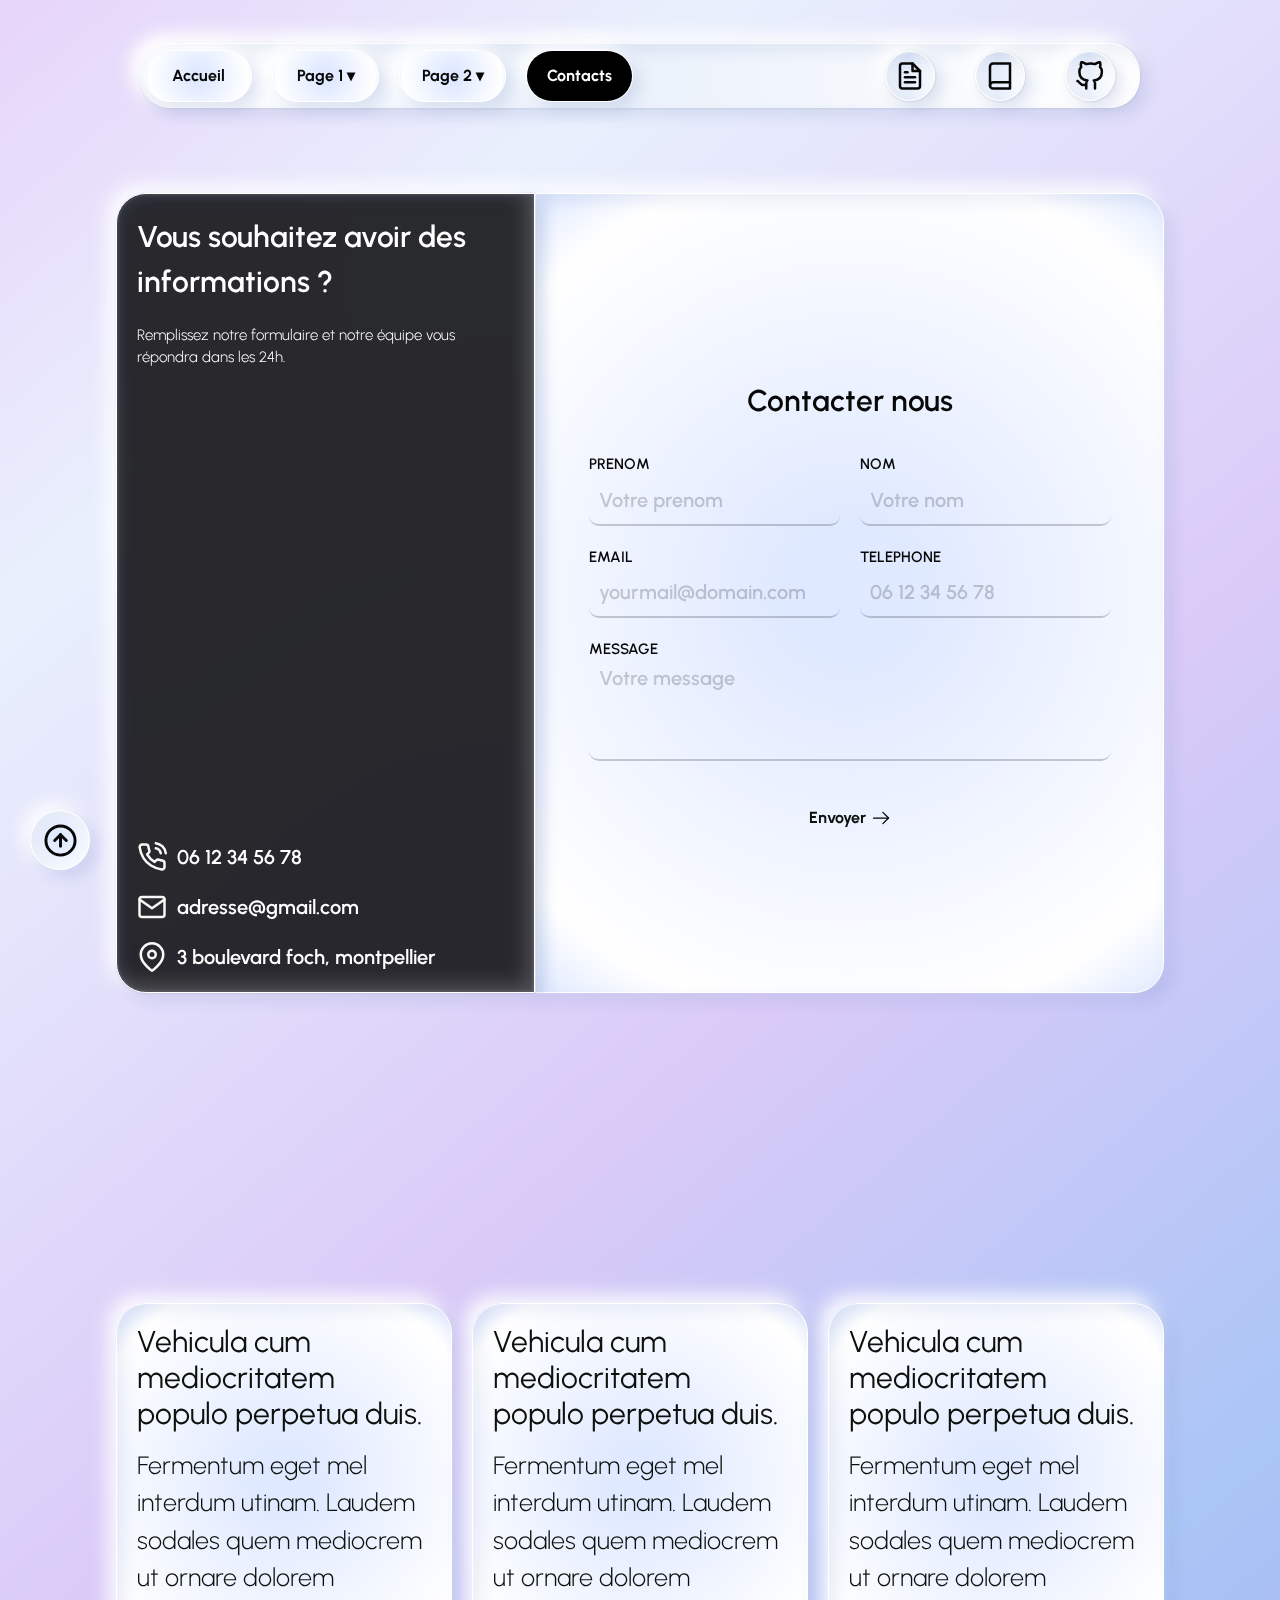
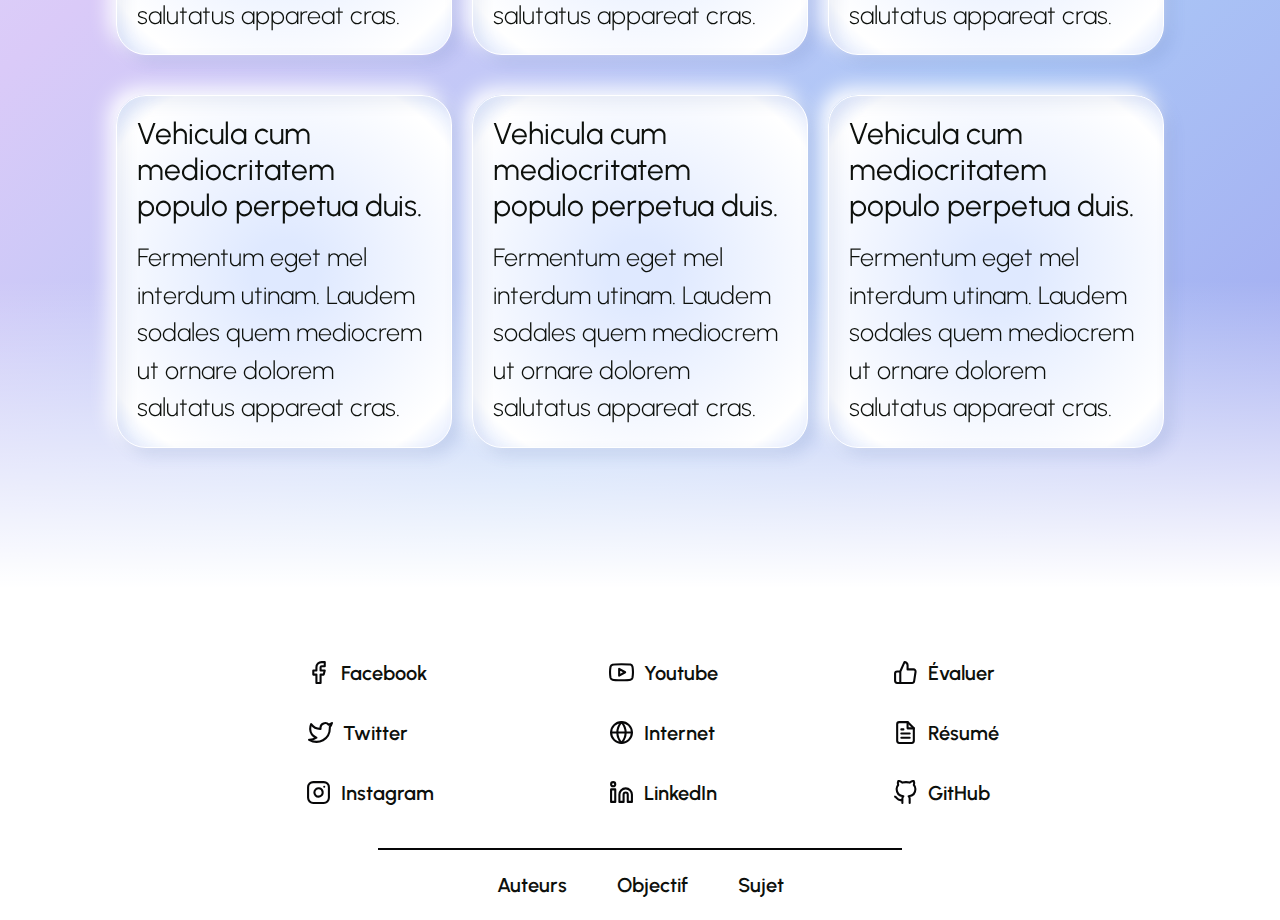
==== contacts.html @ 5752fac2 "Commit 6 contacts.css + reponsive" ====
<!DOCTYPE html>
<html lang="fr" id="debut">
<head>
    <meta charset="UTF-8">
    <link href="assets/css/styles.css" rel="stylesheet" type="text/css">
    <link href="assets/css/contacts.css" rel="stylesheet" type="text/css">
    <link rel="icon" href="assets/images/book.svg">
    <meta name="viewport" content="width=device-width, initial-scale=1">
    <title>Contacts</title>
</head>
<body>
<header>
    <div id="navigation-bar">
        <div class="navigation">
            <nav>
                <div><a href="index.html">Accueil</a></div>
                <div class="dropdown">
                    <a class="dropbtn" href="page-1.html">Page 1 ▾</a>
                    <div class="dropdown-content">
                        <div><a href="#">Sub-Page</a></div>
                        <div><a href="#">Sub-Page</a></div>
                        <div><a href="#">Sub-Page</a></div>
                    </div>
                </div>
                <div class="dropdown">
                    <a class="dropbtn" href="page-2.html">Page 2 ▾</a>
                    <div class="dropdown-content">
                        <div><a href="#">Sub-Page</a></div>
                        <div><a href="#">Sub-Page</a></div>
                        <div><a href="#">Sub-Page</a></div>
                    </div>
                </div>
                <div><a class="selected" href="contacts.html">Contacts</a></div>
            </nav>
        </div>
        <div class="logo-bar media">
            <div>
                <a href="https://docs.google.com/document/d/1MMN_pLDL4u71cL7e0s4zrEpnY0S7zIq-OVhGMHRMP2M/edit?usp=sharing"><img
                        class="logo" src="assets/images/file-text.svg" alt="logo"></a></div>
            <div><a href="https://www.larousse.fr/dictionnaires/francais/d%C3%A9mocratie/23429"><img class="logo"
                                                                                                     src="assets/images/book.svg"
                                                                                                     alt="logo"></a>
            </div>
            <div><a href="https://github.com/Daniil-Hirchyts/SAE-1.6"><img class="logo" src="assets/images/github.svg"
                                                                           alt="logo"></a></div>
        </div>

        <div class="pageTitle"><a href="contacts.html">Contacts</a></div>
        <div class="hamburger-menu">
            <input id="menu__toggle" type="checkbox">
            <label class="menu__btn" for="menu__toggle">
                <span></span>
            </label>
            <ul class="menu__box">
                <li><a class="menu__item" href="index.html">Accueil</a></li>
                <li><a class="menu__item" href="page-1.html">Page 1</a></li>
                <li><a class="menu__item" href="page-2.html">Page 2</a></li>
                <li><a class="menu__item selectedH" href="contacts.html">Contacts</a></li>
            </ul>
       </div>
    </div>
</header>
<main>
    <section class="form-box">
        <article class="container">
            <div class="blurBox">
                <div class="text">
                    <p>Vous souhaitez avoir des informations ?</p>
                    <p>Remplissez notre formulaire et notre équipe vous répondra dans les 24h. </p>
                </div>
                <div class="adresseIndicator">
                    <p><img class="logo" src="assets/images/phone-call.svg">06 12 34 56 78</p>
                    <p><img class="logo" src="assets/images/mail.svg">adresse@gmail.com</p>
                    <p><img class="logo" src="assets/images/map-pin.svg">3 boulevard foch, montpellier</p>
                </div>
            </div>
            <div class="form">
                <p>Contacter nous</p>
                <form action="" method="get">
                    <div class="haut">
                        <div>
                            <p>PRENOM</p>
                            <label for="prenom"></label>
                            <input type="text" id="prenom" name="prenom" placeholder="Votre prenom" required>
                        </div>
                        <div>
                            <p>NOM</p>
                            <label for="nom"></label>
                            <input type="text" id="nom" name="nom" placeholder="Votre nom" tabindex="1" required>
                        </div>
                    </div>
                    <div class="mid">
                        <div>
                            <p>EMAIL</p>
                            <label for="email"></label>
                            <input type="email" id="email" name="email" tabindex="2" placeholder="yourmail@domain.com"
                                   required>
                        </div>
                        <div>
                            <p>TELEPHONE</p>
                            <label for="tel"></label>
                            <input type="tel" id="tel" name="tel" placeholder="06 12 34 56 78"
                                   pattern="0[1-9]{1}[0-9]{2}[0-9]{2}[0-9]{2}[0-9]{2}" required>
                        </div>
                    </div>
                    <div class="bas">
                        <div>
                            <p>MESSAGE</p>
                            <label for="message"></label>
                            <textarea id="message" name="message" placeholder="Votre message" tabindex="4"
                                      required></textarea>
                        </div>
                        <div id="submit">
                            <button name="submit" type="submit" id="contact-submit" data-submit="...Sending">Envoyer<img
                                    id="arrow_submit" src="assets/images/arrow_submit.svg"></button>
                        </div>
                    </div>
                </form>
            </div>
        </article>
    </section>
    <section id="boxes-t2" class="boxes">
        <article class="container">
            <div class="boxes-section">
                <div class="box">
                    <h3>Vehicula cum mediocritatem populo perpetua duis.</h3>
                    <p>Fermentum eget mel interdum utinam. Laudem sodales quem mediocrem ut ornare dolorem salutatus appareat cras.</p>
                </div>
                <div class="box">
                    <h3>Vehicula cum mediocritatem populo perpetua duis.</h3>
                    <p>Fermentum eget mel interdum utinam. Laudem sodales quem mediocrem ut ornare dolorem salutatus appareat cras.</p>
                </div>
                <div class="box">
                    <h3>Vehicula cum mediocritatem populo perpetua duis.</h3>
                    <p>Fermentum eget mel interdum utinam. Laudem sodales quem mediocrem ut ornare dolorem salutatus appareat cras.</p>
                </div>
            </div>
            <div class="boxes-section">
                <div class="box">
                    <h3>Vehicula cum mediocritatem populo perpetua duis.</h3>
                    <p>Fermentum eget mel interdum utinam. Laudem sodales quem mediocrem ut ornare dolorem salutatus appareat cras.</p>
                </div>
                <div class="box">
                    <h3>Vehicula cum mediocritatem populo perpetua duis.</h3>
                    <p>Fermentum eget mel interdum utinam. Laudem sodales quem mediocrem ut ornare dolorem salutatus appareat cras.</p>
                </div>
                <div class="box">
                    <h3>Vehicula cum mediocritatem populo perpetua duis.</h3>
                    <p>Fermentum eget mel interdum utinam. Laudem sodales quem mediocrem ut ornare dolorem salutatus appareat cras.</p>
                </div>
            </div>
        </article>
    </section>
</main>
<footer>
    <section id="footer" class="footer">
        <div class="container">
            <a id="back-to-top" href="#debut"> <img src="assets/images/arrow.svg" alt="logo"> </a>
            <div class="top-footer-section">
                <div class="link-section">
                    <div class="link-box">
                        <a href="#debut"><img src="assets/images/facebook.svg" alt="logo">Facebook</a>
                        <a href="#debut"><img src="assets/images/twitter.svg" alt="logo">Twitter</a>
                        <a href="#debut"><img src="assets/images/instagram.svg" alt="logo">Instagram</a>
                    </div>
                    <div class="link-box">
                        <a href="#debut"><img src="assets/images/youtube.svg" alt="logo">Youtube</a>
                        <a href="#debut"><img src="assets/images/globe.svg" alt="logo">Internet</a>
                        <a href="#debut"><img src="assets/images/linkedin.svg" alt="logo">LinkedIn</a>
                    </div>
                    <div class="link-box">
                        <a href="#debut"><img src="assets/images/thumbs-up.svg" alt="logo">Évaluer</a>
                        <a href="https://docs.google.com/document/d/1MMN_pLDL4u71cL7e0s4zrEpnY0S7zIq-OVhGMHRMP2M/edit?usp=sharing"><img
                                src="assets/images/file-text.svg" alt="logo">Résumé</a>
                        <a href="https://github.com/Daniil-Hirchyts/SAE-1.6"><img src="assets/images/github.svg"
                                                                                  alt="logo">GitHub</a>
                    </div>
                </div>
            </div>
            <div class="bottom-footer-section">
                <div class="link-section">
                    <a href="https://github.com/Daniil-Hirchyts/SAE-1.6">Auteurs</a>
                    <a href="https://romainlebreton.github.io/R1.02-DeveloppementInterfacesWeb/SAE_106.html">Objectif</a>
                    <a href="https://docs.google.com/document/d/1MMN_pLDL4u71cL7e0s4zrEpnY0S7zIq-OVhGMHRMP2M/edit?usp=sharing">Sujet</a>
                </div>
            </div>
        </div>
    </section>
</footer>
</body>
</html>
---- assets/css/styles.css ----
/*TODO !------------------STYLESHEET------------------!*/

@import url('https://fonts.googleapis.com/css2?family=Bebas+Neue&family=Urbanist:ital,wght@0,100;0,200;0,300;0,400;0,500;0,600;0,700;0,800;0,900;1,100;1,200;1,300;1,400;1,500;1,600;1,700;1,800;1,900&display=swap');

* {
    /*background-color: rgba(90, 140, 199, 0.15) !important;*/
    box-sizing: border-box;
    padding: 0;
    margin: 0;
    text-decoration: none;
    color: #0D100C;
    font-size: 1rem;
    font-family: "Urbanist", serif;
    font-weight: 700;
}

html {
    scroll-behavior: smooth;
}

/*TODO !------------------HEADER------------------!*/

header {
    position: relative;
    display: flex;
    flex-direction: row;
    justify-content: center;
    align-items: center;
    width: 100%;
    height: 100px;
    top: 0;
    left: 0;
    font-size: 1rem;
    line-height: 1;
    text-align: center;
    flex: 0 0 auto;
    z-index: 5;
}

#navigation-bar {
    margin: 50px 0 0 0;
    position: fixed;
    z-index: 5;
    display: flex;
    justify-content: space-between;
    align-items: center;
    flex-direction: row;
    width: 100%;
    height: 65px;
    max-width: 1000px;
    padding: 0 5px;
    border-bottom-width: 0;
    border-color: rgba(255, 255, 255, 0.5);
    border-left-width: 0;
    border-right-width: 0;
    border-style: solid;
    border-top-width: 1px;
    backdrop-filter: blur(100px);
    border-radius: 30px;
    flex: 0 0 auto;
    will-change: transform;
    box-shadow: 7px 7px 15px rgba(55, 84, 170, .15),
    -7px -7px 20px rgba(255, 255, 255, 1),
    inset 0 0 4px rgba(255, 255, 255, .2),
    inset 7px 7px 15px rgba(55, 84, 170, 0.1),
    inset -7px -7px 20px rgba(255, 255, 255, 0.1),
    0 0 4px rgba(255, 255, 255, 0.1), 0 0 3px rgba(0, 0, 0, 0.2) !important;
    transition: box-shadow .25s ease !important;
    background: linear-gradient(90deg, rgba(255, 255, 255, 1) 0%, rgba(234, 241, 251, 1) 46%, rgba(255, 255, 255, 1) 100%);
}

.logo-bar {
    display: flex;
    justify-content: space-between;
    align-items: center;
    flex-direction: row;
    flex: 0 0 auto;
    gap: 40px;
    padding: 0 20px;
    height: 100%;
}

.logo-bar > div:hover .logo {
    filter: invert(0);
}

.logo-bar > div:hover {
    background-color: #ffffff;
    box-shadow: 3px 4px 6px 1px rgba(7, 15, 25, 0.15),
    -2px -2px 4px 2px rgba(255, 255, 255, 1) !important;
}

.logo-bar > div {
    display: flex;
    justify-content: space-between;
    align-items: center;
    flex-direction: row;
    height: 50px;
    width: 50px;
    border-radius: 50%;
    box-shadow: 7px 7px 15px rgba(55, 84, 170, .15),
    -7px -7px 20px rgba(255, 255, 255, 1),
    inset 0 0 4px rgba(255, 255, 255, .2),
    inset 7px 7px 15px rgba(55, 84, 170, 0.1),
    inset -7px -7px 20px rgba(255, 255, 255, 0.2),
    0 0 4px rgba(255, 255, 255, 0.1), 0 0 3px rgba(0, 0, 0, 0.2) !important;
    transition: box-shadow .25s ease !important;
    background: linear-gradient(90deg, rgba(255, 255, 255, 0.25) 0%, rgba(170, 198, 246, 0.25) 46%, rgba(255, 255, 255, 0.25) 100%);
    border: 1px solid rgba(255, 255, 255, 1);
}

.logo-bar > div > a {
    display: flex;
    justify-content: center;
    align-items: center;
    flex-direction: row;
    height: 100%;
    width: 100%;
}

.logo-bar > div > a > img {
    object-position: center;
}

.navigation {
    display: flex;
    justify-content: center;
    align-items: center;
    flex-direction: row;
    height: 100%;
    width: auto;
    padding: 0;
    margin: 0;
    flex: 0 0 auto;
}

nav {
    display: flex;
    flex-direction: row;
    justify-content: left;
    align-items: center;
    height: 100%;
    width: 494px;
    gap: 20px;
    position: relative;
    z-index: 5;
}

nav > div {
    display: flex;
    justify-content: space-around;
    align-items: center;
    flex-direction: column;
    padding: 0 0;
    margin: 0 0;
    flex: 0 0 auto;
    border-radius: 30px;
    box-shadow: 7px 7px 15px rgba(55, 84, 170, .15),
    -7px -7px 20px rgba(255, 255, 255, 1),
    inset 0 0 4px rgba(255, 255, 255, .2),
    inset 7px 7px 15px rgba(55, 84, 170, 0.1),
    inset -7px -7px 20px rgba(255, 255, 255, 0.1),
    0 0 4px rgba(255, 255, 255, 0.1) !important;
    transition: box-shadow .25s ease !important;
    border: 1px solid rgba(255, 255, 255, 1);
}

nav > div:hover {
    box-shadow: 3px 4px 6px 1px rgba(7, 15, 25, 0.15),
    -2px -2px 4px 2px rgba(255, 255, 255, 1),
    inset -14px -14px 20px -10px rgba(0, 0, 0, 0.1),
    inset 14px 14px 20px -10px rgba(255, 255, 255, 0.5) !important;
}

nav > div > a {
    display: flex;
    justify-content: space-around;
    align-items: center;
    flex-direction: column;
    width: 105px;
    height: 50px;
    padding: 0;
    margin: 0;
    flex: 0 0 auto;
    background: rgb(255, 255, 255);
    background: radial-gradient(circle, rgb(223, 233, 255) 13%, rgba(255, 255, 255, 1) 85%, rgb(223, 233, 255) 100%);
    border-radius: 30px;
    color: #070708;
    transition: background-color, background, 0.25s ease-out 100ms;
}

nav > div > a:hover {
    text-decoration: underline #070708;
    background: radial-gradient(circle, rgb(255, 255, 255) 13%, rgb(255, 255, 255) 100%);
}

.selected {
    color: #ffffff !important;
    background: rgb(0, 0, 0) !important;
}

.selected:hover {
    text-decoration: underline rgb(255, 255, 255) !important;
    background: #070708 !important;
    box-shadow: 3px 4px 6px 1px rgba(7, 15, 25, 0.15),
    -2px -2px 4px 2px rgba(255, 255, 255, 1),
    inset -14px -14px 20px -10px rgba(0, 0, 0, 0.1),
    inset 14px 14px 20px -10px rgba(255, 255, 255, 0.5) !important;
}

.dropdown {
    position: relative;
    display: flex;
    flex-direction: column;
}

.dropdown-content {
    overflow: visible;
    margin: 210px 0 100px 0;
    opacity: 0;
    display: flex;
    flex-direction: column;
    justify-content: center;
    align-items: center;
    position: absolute;
    min-width: 105px;
    transition: margin, opacity, .5s .1s, opacity .15s .1s;
    z-index: -1;
}

.dropdown-content a {
    background: radial-gradient(circle, rgb(223, 233, 255) 13%, rgba(255, 255, 255, 1) 85%, rgb(223, 233, 255) 100%);
    margin-top: 15px;
    padding: 12px 10px;
    display: flex;
    border-radius: 30px;
    box-shadow: 7px 7px 10px rgba(55, 84, 170, .15),
    -5px -5px 10px rgba(255, 255, 255, 1),
    inset 0 0 4px rgba(255, 255, 255, .2),
    inset 7px 7px 5px rgba(55, 84, 170, 0),
    inset -3px -3px 10px rgba(255, 255, 255, 0),
    0 0 4px rgba(255, 255, 255, 0) !important;
    transition: box-shadow .25s ease !important;
    border: 1px solid rgba(255, 255, 255, 1);
}

.dropdown-content a:hover {
    background: rgb(255, 255, 255);
    text-decoration: underline #070708;
    box-shadow: 3px 4px 6px 1px rgba(7, 15, 25, 0.15),
    -2px -2px 4px 2px rgba(255, 255, 255, 1) !important;
}

.dropdown:hover .dropdown-content {
    display: flex;
    margin: 220px 0 0 0;
    opacity: 1;
}

.dropdown:hover .dropbtn {
    background: radial-gradient(circle, rgb(255, 255, 255) 13%, rgb(255, 255, 255) 100%);
    text-decoration: underline #070708;
}

.dropdown:hover .selected {
    background: radial-gradient(circle, rgb(255, 255, 255) 13%, rgb(255, 255, 255) 100%);
    text-decoration: underline #fff !important;
}

/*TODO !------------------BURGER MENU------------------!*/

#menu__toggle {
    opacity: 0;
}

#menu__toggle:checked + .menu__btn > span {
    transform: rotate(45deg);
}

#menu__toggle:checked + .menu__btn > span::before {
    top: 0;
    transform: rotate(0deg);
}

#menu__toggle:checked + .menu__btn > span::after {
    top: 0;
    transform: rotate(90deg);
}

#menu__toggle:checked ~ .menu__box {
    top: -100% !important;
    opacity: 1;
}

#menu__toggle:checked ~ .menu__box > .menu__item {
    opacity: 1;
    transform: translateX(0);
    transition: opacity .5s ease, transform .5s ease;
}

.menu__btn {
    position: fixed;
    top: 30px;
    right: 30px;
    width: 30px;
    height: 30px;
    z-index: 100;
}

.menu__btn > span, .menu__btn > span::before, .menu__btn > span::after {
    display: flex;
    flex-direction: column;
    position: absolute;
    width: 100%;
    height: 4px;
    background: #070708;
    box-shadow: 7px 7px 10px rgba(55, 84, 170, .15) !important;
    transition-duration: .25s;
    border-radius: 5px;
}

.menu__btn > span::before {
    content: '';
    top: -8px;
}

.menu__btn > span::after {
    content: '';
    top: 8px;
}

.menu__box {
    display: flex;
    flex-direction: column;
    position: fixed;
    top: -600%;
    right: 0;
    width: 100%;
    height: auto;
    margin: 60px 0;
    padding: 80px 0;
    list-style: none;
    opacity: 0;
    transition-duration: .25s;
    background: rgb(255, 255, 255);
    box-shadow: 7px 7px 10px rgba(55, 84, 170, .15),
    -5px -5px 10px rgba(255, 255, 255, 1),
    inset 0 0 4px rgba(255, 255, 255, .2),
    inset 7px 7px 5px rgba(55, 84, 170, 0),
    inset -3px -3px 10px rgba(255, 255, 255, 0),
    0 0 4px rgba(255, 255, 255, 0) !important;
    transition: top .5s ease, opacity .5s ease;
    border-radius: 0 0 30px 30px;
    border: 2px solid #f8fbff;
}

.menu__item {
    display: flex;
    flex-direction: column;
    padding: 12px 24px;
    transition-duration: .25s;
}

.pageTitle {
    display: flex;
    flex-direction: column;
    justify-content: center;
    align-items: center;
    margin: 0 0 0 30px;
}

.pageTitle a {
    font-size: 1.5rem;
    font-weight: 700;
    color: #070708;
    text-shadow: 0 0 5px rgb(255, 255, 255);
    margin: 0 0 0 0;
}

.selectedH {
    text-decoration: underline #070708;
}

/*TODO !------------------MAIN------------------!*/

main {
    display: flex;
    flex-direction: column;
    align-items: center;
    justify-content: flex-start;
    width: 100%;
    height: 100%;
    margin: 60px 0 0 0;
}

body {
    line-height: 1.5;
    font-size: 16px;
    background: rgb(255, 255, 255);
    background: linear-gradient(139deg, rgb(231, 212, 250) 0%, rgba(233, 240, 253, 1) 17%, rgb(218, 202, 248) 46%, rgb(170, 198, 246) 70%, rgb(160, 150, 237) 100%);
}

section {
    display: flex;
    justify-content: center;
    align-items: center;
    width: 100%;
}

.container {
    display: flex;
    justify-content: space-between;
    align-items: center;
    height: 100%;
    width: 100%;
    max-width: 1280px;
    margin: 0 auto;
    padding: 20px 20px;
}

img {
    max-width: 100%;
}

h1, h2, h3, .menu__box a {
    margin-bottom: 15px;
}

h1 {
    font-family: 'Urbanist', sans-serif;
    font-weight: 700;
    font-size: min(20vw, 45px);
    line-height: 100%;
    text-align: left;
    padding: 60px 0 0 0;
}

h2 {
    font-family: 'Urbanist', sans-serif;
    font-weight: 500;
    font-size: min(20vw, 35px);
    padding: 60px 0 0 0;
    line-height: 120%;
}

h3 {
    font-family: 'Urbanist', sans-serif;
    font-weight: 400;
    font-size: min(20vw, 30px);
    text-align: left;
    line-height: 120%;
}

p {
    text-align: left;
    font-weight: 300;
    font-size: 25px;
}

/*TODO !------------------FOOTER------------------!*/

footer {
    display: flex;
    flex-direction: column;
    align-items: center;
    justify-content: center;
    width: 100%;
    height: 100%;
    background: rgb(255, 255, 255);
}

.footer {
    display: flex;
    flex-direction: column;
    align-items: center;
    justify-content: center;
    width: 100%;
    height: 100%;
    padding-top: 50px !important;
}

.footer .container {
    display: flex;
    flex-direction: column;
    justify-content: center;
    gap: 40px;
}

.top-footer-section {
    display: flex;
    flex-direction: row;
    justify-content: space-between;
    align-items: center;
    width: 100%;
    gap: 20px;
}

.link-section {
    display: flex;
    flex-direction: row;
    justify-content: center;
    height: 100%;
    width: 50%;
    gap: 200px;
    margin: 0 auto;
}

.link-section a {
    font-size: 20px;
    font-weight: 600;
}

.bottom-footer-section {
    width: 100%;
    display: flex;
    flex-direction: row;
    justify-content: center;
    align-items: center;
    gap: 20px;
}

.bottom-footer-section .link-section {
    border-top: #070708 2px solid;
    padding-top: 20px;
}

.link-box {
    display: flex;
    flex-direction: column;
    justify-content: center;
    gap: 30px;
    align-items: center;
    align-content: center;
    text-align: center;
}

.link-box > a {
    display: flex;
    align-items: center;
}

.link-box img {
    width: 25px;
    height: 25px;
    margin-right: 10px;
}

.bottom-footer-section .link-section {
    gap: 50px;
}

#back-to-top {
    display: flex;
    flex-direction: column;
    justify-content: center;
    align-items: center;
    position: fixed;
    bottom: 30px;
    left: 30px;
    width: 60px;
    height: 60px;
    border-radius: 50%;
    box-shadow: 7px 7px 15px rgba(55, 84, 170, .15),
    -7px -7px 20px rgba(255, 255, 255, 1),
    inset 0 0 4px rgba(255, 255, 255, .2),
    inset 7px 7px 15px rgba(55, 84, 170, 0.1),
    inset -7px -7px 20px rgba(255, 255, 255, 0.1),
    0 0 4px rgba(255, 255, 255, 0.1) !important;
    transition: box-shadow .25s ease !important;
    background: rgb(255, 255, 255);
    background: radial-gradient(circle, rgb(223, 233, 255) 13%, rgba(255, 255, 255, 1) 85%, rgb(223, 233, 255) 100%);
    border: 1px solid rgba(255, 255, 255, 1);
    z-index: 100;
}

#back-to-top:hover {
    background-color: #ffffff;
    box-shadow: 3px 4px 6px 1px rgba(7, 15, 25, 0.15),
    -2px -2px 4px 2px rgba(255, 255, 255, 1) !important;
}

#back-to-top img {
    width: 35px;
    height: 35px;
}

/*TODO !------------------MEDIA QUERIES------------------!*/

@media (max-width: 768px) {
    header {
        margin: 0;
        height: 65px;
        /*backdrop-filter: blur(0);*/
        background: #FFF;
    }

    .top-footer-section {
        display: none;
    }

    main {
        margin: 0;

    }

    .pageTitle {
        display: flex;
    }

    #navigation-bar {
        margin: 0;
        padding: 0;
        height: 65px;
        border-radius: 0;
    }

    .navigation, .logo-bar.media {
        display: none;
    }

    .hamburger-menu {
        display: flex;
        flex-direction: column;
    }
}

@media screen and (min-width: 768px) {
    .hamburger-menu {
        display: none;
    }

    .pageTitle {
        display: none;
    }
}
---- assets/css/contacts.css ----
.container{
    animation-duration: 2.5s;
    animation-name: slidetop;
    max-width: 85%;
}

.form-box{
    padding-top: 1%;
    padding-bottom: 150px;
    display: flex;
    flex-direction: column;
    height: 80%;
}

.blurBox {
    display: flex;
    background-color: rgba(7, 7, 8, 0.85);
    box-shadow: 7px 7px 15px rgba(55, 84, 170, .15),
    -7px -7px 20px rgba(255, 255, 255, 1),
    inset 0 0 4px rgba(255, 255, 255, .2),
    inset 7px 7px 15px rgba(55, 84, 170, 0.1),
    inset -7px -7px 20px rgba(255, 255, 255, 0.2),
    0 0 4px rgba(255, 255, 255, 0.1), 0 0 3px rgba(0, 0, 0, 0.2) !important;
    transition: box-shadow .25s ease !important;
    border: 1px solid rgba(255, 255, 255, 1);
    backdrop-filter: blur(100px);
    border-radius: 30px 0 0 30px;
    padding: 20px;
    width: 40%;
    height: 800px;
    justify-content: space-between;
    flex-direction: column;
    z-index: 4;
    overflow-x: hidden;
}


.form {
    height: 800px;
    width: 60%;
    padding: 20px;
    border-radius: 0 30px 30px 0;
    background: rgb(255, 255, 255);
    background: radial-gradient(circle, rgb(223, 233, 255) 13%, rgba(255, 255, 255, 1) 85%, rgb(223, 233, 255) 100%);
    border: 1px solid rgba(255, 255, 255, 1);
    box-shadow: 7px 7px 15px rgba(55, 84, 170, .15),
    -7px -7px 20px rgba(255, 255, 255, 1),
    inset 0 0 4px rgba(255, 255, 255, .2),
    inset 7px 7px 15px rgba(55, 84, 170, 0.1),
    inset -7px -7px 20px rgba(255, 255, 255, 0.1),
    0 0 4px rgba(255, 255, 255, 0.1) !important;
    transition: box-shadow .25s ease !important;
    backdrop-filter: blur(100px);
}



.text {
    display: flex;
    flex-direction: column;
    gap: 20px;
}


.text > p:nth-child(1) {
    font-size: 30px;
    font-weight: 600;
    color: #fff;
}

.text > p:nth-child(2) {
    font-size: 15px;
    color: #fff;
}

.logo{
    width: 30px;
    height: 30px;
}

.adresseIndicator {
    display: flex;
    flex-direction: column;
    gap: 20px;
    z-index: 2;
}

.adresseIndicatorV2 p {
    font-size: 20px;
    font-weight: 600;
    color: #0D100C;
    gap: 10px;
    display: flex;
    text-align: center;
    flex-direction: row;
    justify-content: left;
}

.adresseIndicator p {
    font-size: 20px;
    font-weight: 600;
    color: #fff;
    gap: 10px;
    display: flex;
    text-align: center;
    flex-direction: row;
    justify-content: left;
}

.adresseIndicator img {
    filter: invert(1);
}

.boxes-section {
    display: flex;
    flex-direction: row;
    gap: 20px;
    align-items: stretch;
}

.boxes .container {
    display: flex;
    flex-direction: column;
    gap: 40px;
    justify-content: center;
    align-items: center;
    /*width: 100%;*/
}

.box {
    display: flex;
    flex-direction: column;
    text-align: center;
    width: 33%;
    padding: 20px;
    border-radius: 30px;
    backdrop-filter: blur(100px);
    background: rgb(255, 255, 255);
    background: radial-gradient(circle, rgb(223, 233, 255) 13%, rgba(255, 255, 255, 1) 85%, rgb(223, 233, 255) 100%);
    border: 1px solid rgba(255, 255, 255, 1);
    box-shadow: 7px 7px 15px rgba(55, 84, 170, .15),
    -7px -7px 20px rgba(255, 255, 255, 1),
    inset 0 0 4px rgba(255, 255, 255, .2),
    inset 7px 7px 15px rgba(55, 84, 170, 0.1),
    inset -7px -7px 20px rgba(255, 255, 255, 0.1),
    0 0 4px rgba(255, 255, 255, 0.1) !important;
    transition: box-shadow .25s ease !important;
    animation-duration: 2.5s;
    animation-name: slidetop;
}

div.form{
    display: flex;
    flex-direction: column;
    gap: 30px;
    align-items: center;
    justify-content: center;
    padding: 20px 5% 0 5%;
    flex-grow: 2 ;
    flex-shink: 1;
}

.form > p:nth-child(1) {
    color: #070708;
    font-size: 30px;
    font-weight: 600;
}

/*#cercle {*/
/*    filter: invert(100%);*/
/*    opacity: 50%;*/
/*    scale: 1.5;*/
/*    z-index: 1;*/
/*    flex-shrink: 1;*/
/*    flex-grow: 1;*/
/*    flex-direction: column;*/
/*}*/

form {
    display: flex;
    flex-direction: column;
    gap: 20px;
}

div > input, textarea {
    width: 100%;
    height: 50px;
    border: 1px solid #070708;
    border-radius: 10px;
    padding: 0 10px;
    font-size: 20px;
    font-weight: 600;
    color: #070708;
}

form > div >div > p{
    color: #070708;
    font-size: 15px;
    font-weight: 600;
    flex-grow: 2;
    flex-shrink: 1;
}

div.haut {
    display: flex;
    flex-direction: row;
    gap: 20px;
    flex-grow: 2;
    flex-shrink: 1;
}

div.mid {
    display: flex;
    flex-direction: row;
    gap: 20px;
    flex-grow: 2;
    flex-shrink: 1;
}
div.bas {
    display: flex;
    flex-direction: column;
    gap: 40px;
    flex-grow: 2;
    flex-shrink: 1;
}

div.submit {
    display: flex;
    flex-direction: row;
    gap: 20px;
    justify-content: flex-end;
    transition: transform 0.25s ease ;
}

div.submit:hover {
    transform: scale(1.5) translateX(10px);
}

form > div > div > input, textarea {
    border: none;
    padding: 5px 10px;
    border-bottom: 2px solid rgba(7, 7, 8, 0.2);
    background: rgba(255, 255, 255, 0);
    resize: none;
    flex-grow: 2;
    flex-shrink: 1;
}

form > div > div > input::placeholder, textarea::placeholder {
    color: rgba(7, 7, 8, 0.2);
}

textarea {
    height: 100px;
}

form > div > div > input:hover, textarea:hover {
    border: none;
    padding: 5px 10px;
    border-bottom: 2px solid rgba(7, 7, 8, 0.8);
    background: rgba(255, 255, 255, 0);
}

#boxes-t2 {
    padding: 120px 0 !important;
    background: rgb(255, 255, 255);
    background: linear-gradient(0deg, rgba(255,255,255,1) 0%, rgba(255,255,255,0) 30%);
}

#submit {
    font-size: 20px;
    font-weight: 600;
    color: #fff;
    gap: 10px;
    display: flex;
    text-align: center;
    flex-direction: row;
    justify-content: center;
}

#submit button{
    border: none;
    display: flex;
    flex-direction: row;
    gap: 5px;
    transition: transform 0.25s ease;
    background: none;
}

#submit button:hover {
    transform: scale(1.5);
}

#arrow_submit{
    display: flex;
    flex-direction: row;
    width: 20px;
    height: 20px;
}

@keyframes slidetop {
    from {
        margin-top: 100%;
        width: 300%;
    }

    to {
        margin-top: 0%;
        width: 100%;
    }
}

@media (max-width: 768px) {
    .container {
        flex-direction: column;
        height: 100%;
    }
    .blurBox {
        width: 100%;
        border-radius: 30px 30px 0 0;
        align-items: center;
    }
    .form {
        width: 100%;
        height: 800px;
        border-radius: 0 0 30px 30px;
        align-items: center;
    }
    div.form {
        align-items: center;
    }
    .adresseIndicator p {
        font-size: 15px;
    }
    .adresseIndicator{
        align-items: center;
    }
    .text{
        align-items: center;
    }
    div.haut {
        flex-direction: column;
    }
    div.mid {
        flex-direction: column;
    }
    div.bas {
        flex-direction: column;
    }
    #boxes-t2 {
        flex-direction: column;
        gap: 40px;
        width: 100%;
        padding: 60px 0!important;
    }

    .boxes-section{
        flex-direction: column;
        width: 100%;
        gap: 40px;
        align-items: center;
    }
    .box {
        display: flex;
        flex-direction: column;
        width: 70%;
        animation-duration: 3s;
        animation-name: slidetopbox;
    }
    @keyframes slidetop {
        from {
            margin-top: 100%;
            width: 100%;
        }

        to {
            margin-top: 0%;
            width: 100%;
        }
    }
    @keyframes slidetopbox {
        from {
            margin-top: 100%;
            width: 70%;
        }

        to {
            margin-top: 0%;
            width: 70%;
        }
    }
}
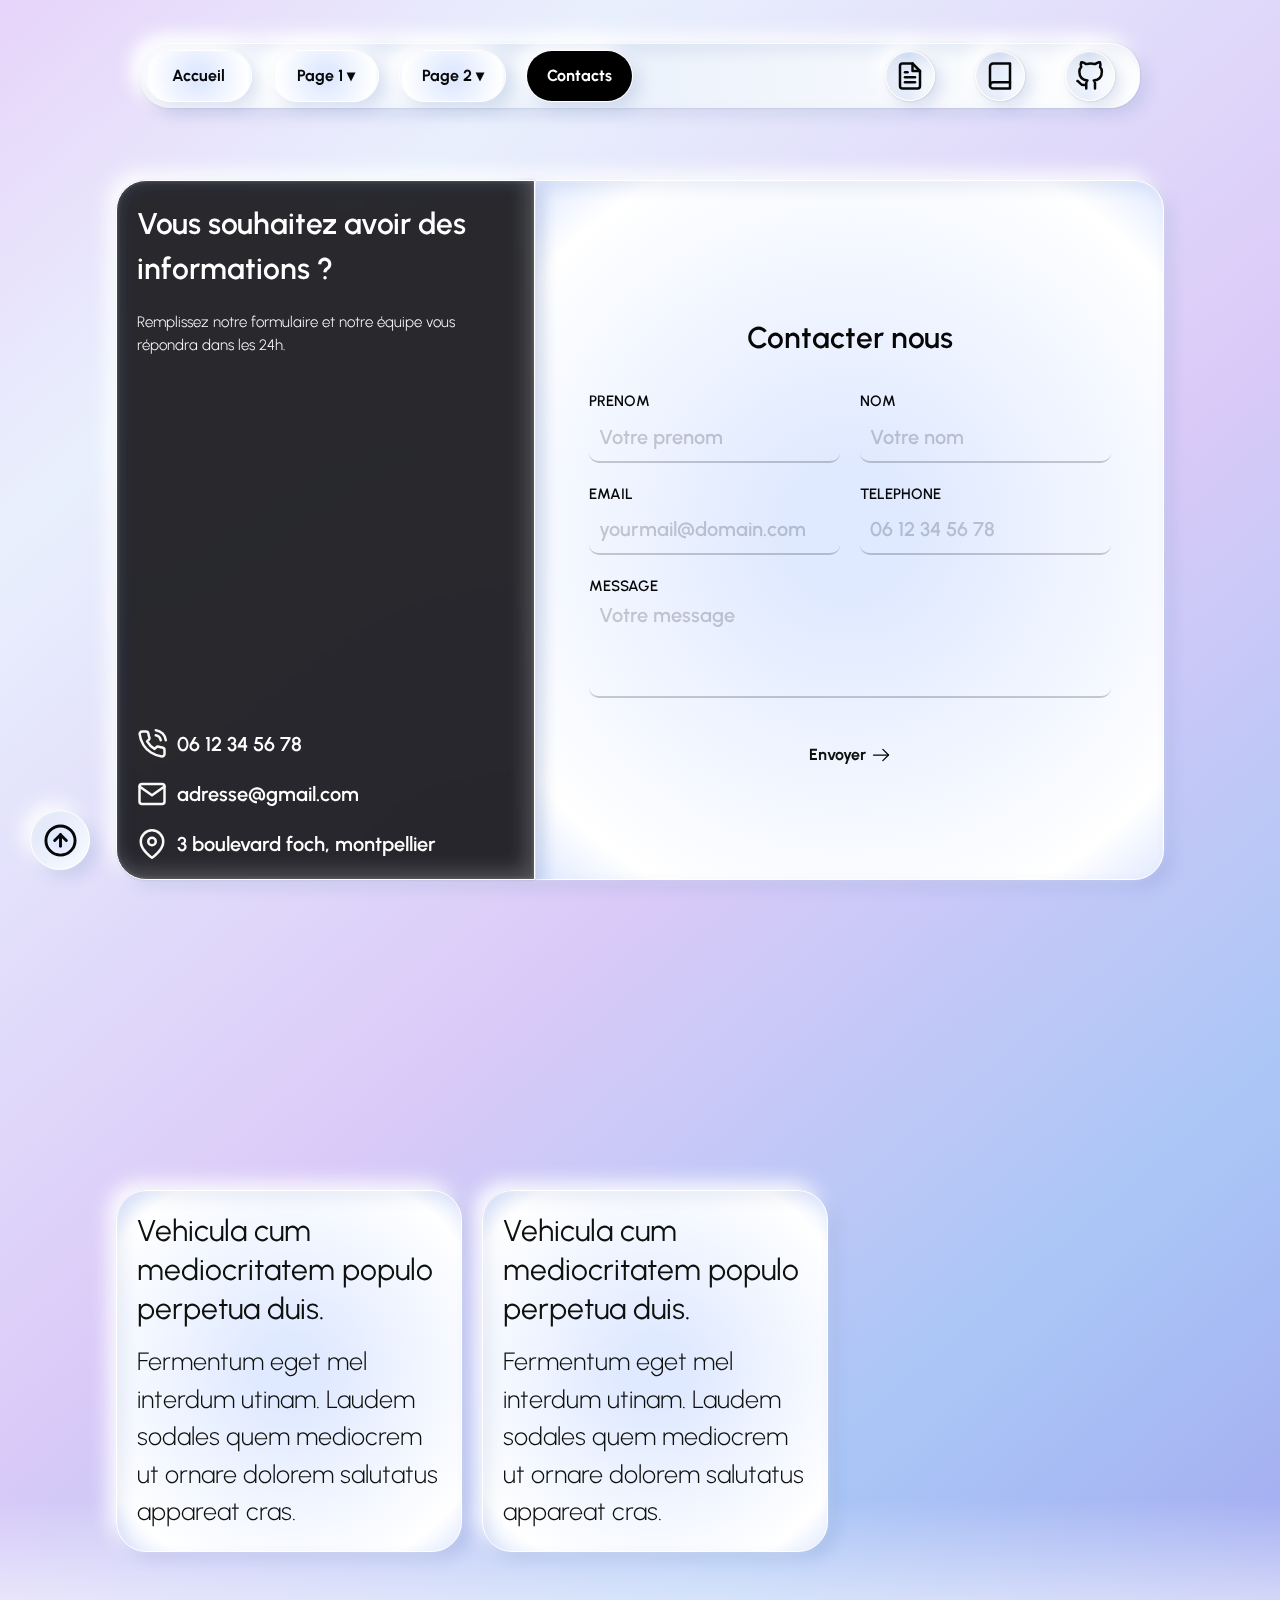
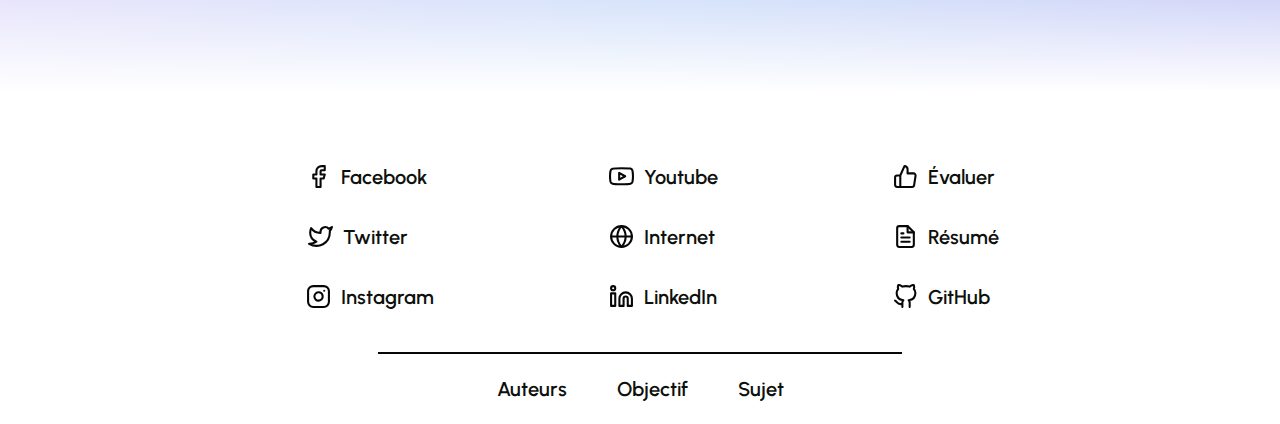
==== commit e15fa315: "commit 17" ====
--- a/contacts.html
+++ b/contacts.html
@@ -99,16 +99,14 @@
                         <div>
                             <p>TELEPHONE</p>
                             <label for="tel"></label>
-                            <input type="tel" id="tel" name="tel" placeholder="06 12 34 56 78"
-                                   pattern="0[1-9]{1}[0-9]{2}[0-9]{2}[0-9]{2}[0-9]{2}" required>
+                            <input type="tel" id="tel" name="tel" placeholder="06 12 34 56 78" pattern="0[1-9]{1}[0-9]{2}[0-9]{2}[0-9]{2}[0-9]{2}" required>
                         </div>
                     </div>
                     <div class="bas">
                         <div>
                             <p>MESSAGE</p>
                             <label for="message"></label>
-                            <textarea id="message" name="message" placeholder="Votre message" tabindex="4"
-                                      required></textarea>
+                            <textarea id="message" name="message" placeholder="Votre message" tabindex="4" required></textarea>
                         </div>
                         <div id="submit">
                             <button name="submit" type="submit" id="contact-submit" data-submit="...Sending">Envoyer<img
@@ -122,24 +120,6 @@
     <section id="boxes-t2" class="boxes">
         <article class="container">
             <div class="boxes-section">
-                <div class="box">
-                    <h3>Vehicula cum mediocritatem populo perpetua duis.</h3>
-                    <p>Fermentum eget mel interdum utinam. Laudem sodales quem mediocrem ut ornare dolorem salutatus appareat cras.</p>
-                </div>
-                <div class="box">
-                    <h3>Vehicula cum mediocritatem populo perpetua duis.</h3>
-                    <p>Fermentum eget mel interdum utinam. Laudem sodales quem mediocrem ut ornare dolorem salutatus appareat cras.</p>
-                </div>
-                <div class="box">
-                    <h3>Vehicula cum mediocritatem populo perpetua duis.</h3>
-                    <p>Fermentum eget mel interdum utinam. Laudem sodales quem mediocrem ut ornare dolorem salutatus appareat cras.</p>
-                </div>
-            </div>
-            <div class="boxes-section">
-                <div class="box">
-                    <h3>Vehicula cum mediocritatem populo perpetua duis.</h3>
-                    <p>Fermentum eget mel interdum utinam. Laudem sodales quem mediocrem ut ornare dolorem salutatus appareat cras.</p>
-                </div>
                 <div class="box">
                     <h3>Vehicula cum mediocritatem populo perpetua duis.</h3>
                     <p>Fermentum eget mel interdum utinam. Laudem sodales quem mediocrem ut ornare dolorem salutatus appareat cras.</p>
--- a/assets/css/styles.css
+++ b/assets/css/styles.css
@@ -216,7 +216,7 @@
 
 .dropdown-content {
     overflow: visible;
-    margin: 210px 0 100px 0;
+    margin: 210px 0 600px 0;
     opacity: 0;
     display: flex;
     flex-direction: column;
@@ -224,7 +224,7 @@
     align-items: center;
     position: absolute;
     min-width: 105px;
-    transition: margin, opacity, .5s .1s, opacity .15s .1s;
+    transition: margin .5s .1s, opacity .15s .1s;
     z-index: -1;
 }
 
@@ -255,6 +255,7 @@
     display: flex;
     margin: 220px 0 0 0;
     opacity: 1;
+    transition: margin .5s .005s, opacity .15s .2s;
 }
 
 .dropdown:hover .dropbtn {
@@ -430,7 +431,7 @@
     font-family: 'Urbanist', sans-serif;
     font-weight: 700;
     font-size: min(20vw, 45px);
-    line-height: 100%;
+    line-height: 115%;
     text-align: left;
     padding: 60px 0 0 0;
 }
@@ -448,7 +449,8 @@
     font-weight: 400;
     font-size: min(20vw, 30px);
     text-align: left;
-    line-height: 120%;
+    line-height: 130%;
+
 }
 
 p {
--- a/assets/css/contacts.css
+++ b/assets/css/contacts.css
@@ -6,7 +6,6 @@
 }
 
 .form-box{
-    padding-top: 1%;
     padding-bottom: 150px;
     display: flex;
     flex-direction: column;
@@ -28,7 +27,7 @@
     border-radius: 30px 0 0 30px;
     padding: 20px;
     width: 40%;
-    height: 800px;
+    height: 700px;
     justify-content: space-between;
     flex-direction: column;
     z-index: 4;
@@ -37,7 +36,7 @@
 
 
 .form {
-    height: 800px;
+    height: 700px;
     width: 60%;
     padding: 20px;
     border-radius: 0 30px 30px 0;
@@ -158,7 +157,7 @@
     justify-content: center;
     padding: 20px 5% 0 5%;
     flex-grow: 2 ;
-    flex-shink: 1;
+    flex-shrink: 1;
 }
 
 .form > p:nth-child(1) {
@@ -306,7 +305,7 @@
     }
 
     to {
-        margin-top: 0%;
+        margin-top: 0;
         width: 100%;
     }
 }
@@ -364,10 +363,18 @@
     .box {
         display: flex;
         flex-direction: column;
-        width: 70%;
+        width: 90%;
         animation-duration: 3s;
         animation-name: slidetopbox;
     }
+    h3 {
+        font-size: min(14vw, 35px);
+    }
+
+    div.box > p {
+        font-size: min(10vw, 25px);
+    }
+
     @keyframes slidetop {
         from {
             margin-top: 100%;
@@ -375,19 +382,19 @@
         }
 
         to {
-            margin-top: 0%;
+            margin-top: 0;
             width: 100%;
         }
     }
     @keyframes slidetopbox {
         from {
             margin-top: 100%;
-            width: 70%;
+            width: 90%;
         }
 
         to {
-            margin-top: 0%;
-            width: 70%;
+            margin-top: 0;
+            width: 90%;
         }
     }
 }
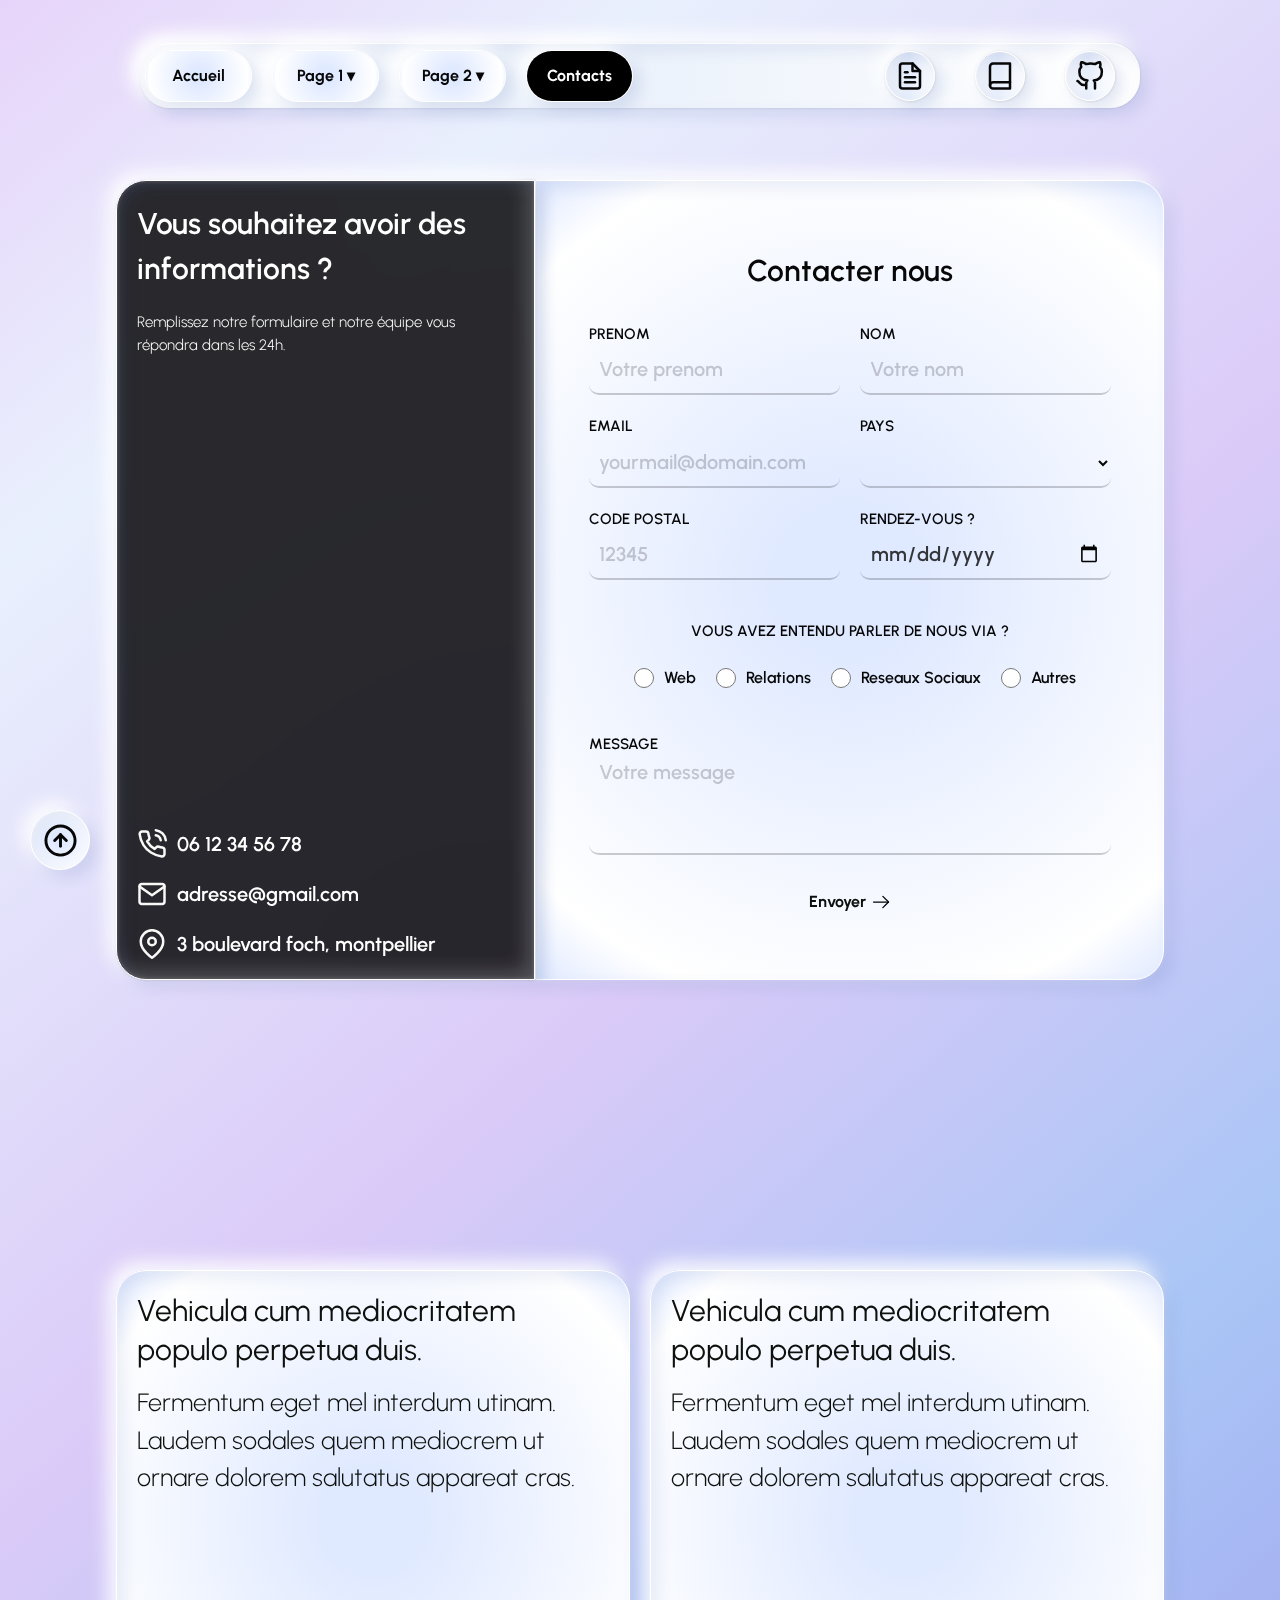
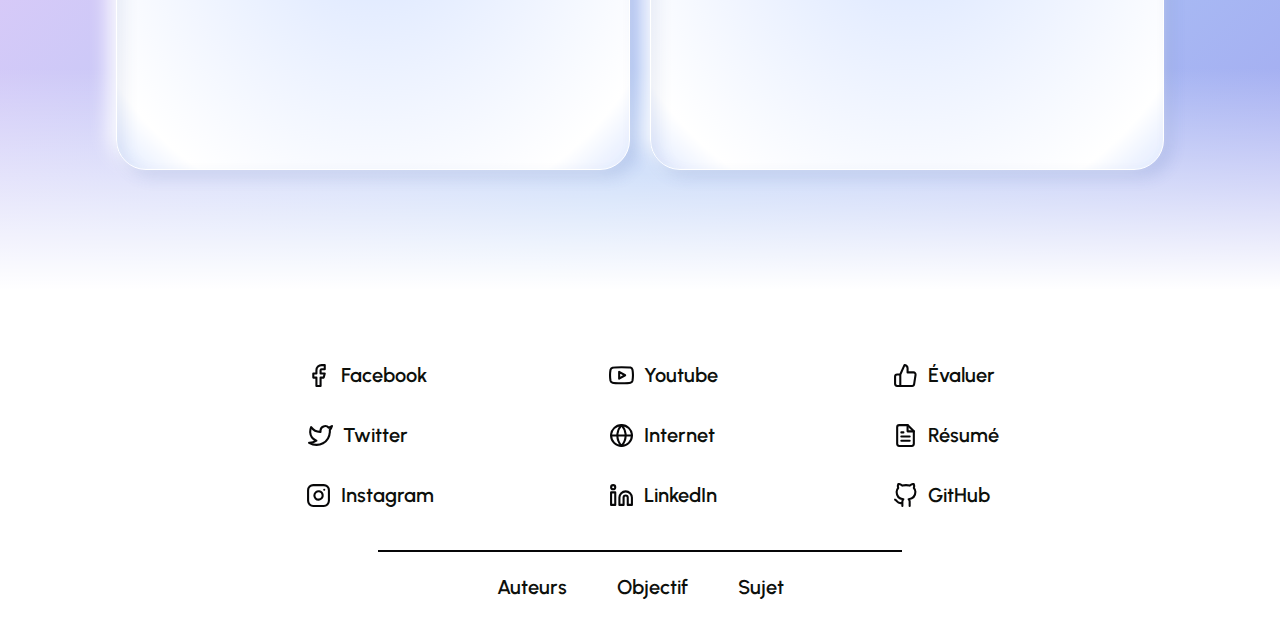
==== commit f985a66b: "Commit 7 contacts.css + reponsive" ====
--- a/contacts.html
+++ b/contacts.html
@@ -81,36 +81,291 @@
                         <div>
                             <p>PRENOM</p>
                             <label for="prenom"></label>
-                            <input type="text" id="prenom" name="prenom" placeholder="Votre prenom" required>
+                            <input type="text" id="prenom" name="prenom" placeholder="Votre prenom" tabindex="1" required>
                         </div>
                         <div>
                             <p>NOM</p>
                             <label for="nom"></label>
-                            <input type="text" id="nom" name="nom" placeholder="Votre nom" tabindex="1" required>
-                        </div>
-                    </div>
-                    <div class="mid">
+                            <input type="text" id="nom" name="nom" placeholder="Votre nom" tabindex="2" required>
+                        </div>
+                    </div>
+                    <div class="haut">
                         <div>
                             <p>EMAIL</p>
                             <label for="email"></label>
-                            <input type="email" id="email" name="email" tabindex="2" placeholder="yourmail@domain.com"
+                            <input type="email" id="email" name="email" tabindex="3" placeholder="yourmail@domain.com"
                                    required>
                         </div>
                         <div>
-                            <p>TELEPHONE</p>
-                            <label for="tel"></label>
-                            <input type="tel" id="tel" name="tel" placeholder="06 12 34 56 78" pattern="0[1-9]{1}[0-9]{2}[0-9]{2}[0-9]{2}[0-9]{2}" required>
+                            <p>PAYS</p>
+                            <label for="pays"></label>
+                            <select tabindex="4" name="pays" id="pays">
+                                <option value="France" selected="selected"> </option>
+                                <option value="France">France </option>
+                                <option value="Afghanistan">Afghanistan </option>
+                                <option value="Afrique Centrale">Afrique Centrale </option>
+                                <option value="Afrique du Sud">Afrique du Sud </option>
+                                <option value="Albanie">Albanie </option>
+                                <option value="Algerie">Algerie </option>
+                                <option value="Allemagne">Allemagne </option>
+                                <option value="Andorre">Andorre </option>
+                                <option value="Angola">Angola </option>
+                                <option value="Anguilla">Anguilla </option>
+                                <option value="Arabie Saoudite">Arabie Saoudite </option>
+                                <option value="Argentine">Argentine </option>
+                                <option value="Armenie">Armenie </option>
+                                <option value="Australie">Australie </option>
+                                <option value="Autriche">Autriche </option>
+                                <option value="Azerbaidjan">Azerbaidjan </option>
+                                <option value="Bahamas">Bahamas </option>
+                                <option value="Bangladesh">Bangladesh </option>
+                                <option value="Barbade">Barbade </option>
+                                <option value="Bahrein">Bahrein </option>
+                                <option value="Belgique">Belgique </option>
+                                <option value="Belize">Belize </option>
+                                <option value="Benin">Benin </option>
+                                <option value="Bermudes">Bermudes </option>
+                                <option value="Bielorussie">Bielorussie </option>
+                                <option value="Bolivie">Bolivie </option>
+                                <option value="Botswana">Botswana </option>
+                                <option value="Bhoutan">Bhoutan </option>
+                                <option value="Boznie Herzegovine">Boznie Herzegovine </option>
+                                <option value="Bresil">Bresil </option>
+                                <option value="Brunei">Brunei </option>
+                                <option value="Bulgarie">Bulgarie </option>
+                                <option value="Burkina Faso">Burkina Faso </option>
+                                <option value="Burundi">Burundi </option>
+                                <option value="Caiman">Caiman </option>
+                                <option value="Cambodge">Cambodge </option>
+                                <option value="Cameroun">Cameroun </option>
+                                <option value="Canada">Canada </option>
+                                <option value="Canaries">Canaries </option>
+                                <option value="Cap Vert">Cap Vert </option>
+                                <option value="Chili">Chili </option>
+                                <option value="Chine">Chine </option>
+                                <option value="Chypre">Chypre </option>
+                                <option value="Colombie">Colombie </option>
+                                <option value="Congo">Congo </option>
+                                <option value="Congo democratique">Congo democratique </option>
+                                <option value="Cook">Cook </option>
+                                <option value="Coree du Nord">Coree du Nord </option>
+                                <option value="Coree du Sud">Coree du Sud </option>
+                                <option value="Costa Rica">Costa Rica </option>
+                                <option value="Croatie">Croatie </option>
+                                <option value="Cuba">Cuba </option>
+                                <option value="Danemark">Danemark </option>
+                                <option value="Djibouti">Djibouti </option>
+                                <option value="Dominique">Dominique </option>
+                                <option value="Egypte">Egypte </option>
+                                <option value="Emirats Arabes Unis">Emirats Arabes Unis </option>
+                                <option value="Equateur">Equateur </option>
+                                <option value="Erythree">Erythree </option>
+                                <option value="Espagne">Espagne </option>
+                                <option value="Estonie">Estonie </option>
+                                <option value="Etats Unis">Etats Unis </option>
+                                <option value="Ethiopie">Ethiopie </option>
+                                <option value="Falkland">Falkland </option>
+                                <option value="Feroe">Feroe </option>
+                                <option value="Fidji">Fidji </option>
+                                <option value="Finlande">Finlande </option>
+                                <option value="France">France </option>
+                                <option value="Gabon">Gabon </option>
+                                <option value="Gambie">Gambie </option>
+                                <option value="Georgie">Georgie </option>
+                                <option value="Ghana">Ghana </option>
+                                <option value="Gibraltar">Gibraltar </option>
+                                <option value="Grece">Grece </option>
+                                <option value="Grenade">Grenade </option>
+                                <option value="Groenland">Groenland </option>
+                                <option value="Guadeloupe">Guadeloupe </option>
+                                <option value="Guam">Guam </option>
+                                <option value="Guatemala">Guatemala</option>
+                                <option value="Guernesey">Guernesey </option>
+                                <option value="Guinee">Guinee </option>
+                                <option value="Guinee equatoriale">Guinee Equatoriale </option>
+                                <option value="Guyana">Guyana </option>
+                                <option value="Haiti">Haiti </option>
+                                <option value="Hawaii">Hawaii </option>
+                                <option value="Honduras">Honduras </option>
+                                <option value="Hong Kong">Hong Kong </option>
+                                <option value="Hongrie">Hongrie </option>
+                                <option value="Inde">Inde </option>
+                                <option value="Indonesie">Indonesie </option>
+                                <option value="Iran">Iran </option>
+                                <option value="Iraq">Iraq </option>
+                                <option value="Irlande">Irlande </option>
+                                <option value="Islande">Islande </option>
+                                <option value="Israel">Israel </option>
+                                <option value="Italie">Italie </option>
+                                <option value="Jamaique">Jamaique </option>
+                                <option value="Jan Mayen">Jan Mayen </option>
+                                <option value="Japon">Japon </option>
+                                <option value="Jersey">Jersey </option>
+                                <option value="Jordanie">Jordanie </option>
+                                <option value="Kazakhstan">Kazakhstan </option>
+                                <option value="Kenya">Kenya </option>
+                                <option value="Kirghizstan">Kirghizistan </option>
+                                <option value="Kiribati">Kiribati </option>
+                                <option value="Koweit">Koweit </option>
+                                <option value="Laos">Laos </option>
+                                <option value="Lesotho">Lesotho </option>
+                                <option value="Lettonie">Lettonie </option>
+                                <option value="Liban">Liban </option>
+                                <option value="Liberia">Liberia </option>
+                                <option value="Liechtenstein">Liechtenstein </option>
+                                <option value="Lituanie">Lituanie </option>
+                                <option value="Luxembourg">Luxembourg </option>
+                                <option value="Lybie">Lybie </option>
+                                <option value="Macao">Macao </option>
+                                <option value="Macedoine">Macedoine </option>
+                                <option value="Madagascar">Madagascar </option>
+                                <option value="Malaisie">Malaisie </option>
+                                <option value="Malawi">Malawi </option>
+                                <option value="Maldives">Maldives </option>
+                                <option value="Mali">Mali </option>
+                                <option value="Malte">Malte </option>
+                                <option value="Man">Man </option>
+                                <option value="Mariannes du Nord">Mariannes du Nord </option>
+                                <option value="Maroc">Maroc </option>
+                                <option value="Marshall">Marshall </option>
+                                <option value="Martinique">Martinique </option>
+                                <option value="Maurice">Maurice </option>
+                                <option value="Mauritanie">Mauritanie </option>
+                                <option value="Mayotte">Mayotte </option>
+                                <option value="Mexique">Mexique </option>
+                                <option value="Micronesie">Micronesie </option>
+                                <option value="Midway">Midway </option>
+                                <option value="Moldavie">Moldavie </option>
+                                <option value="Monaco">Monaco </option>
+                                <option value="Mongolie">Mongolie </option>
+                                <option value="Montserrat">Montserrat </option>
+                                <option value="Mozambique">Mozambique </option>
+                                <option value="Namibie">Namibie </option>
+                                <option value="Nauru">Nauru </option>
+                                <option value="Nepal">Nepal </option>
+                                <option value="Nicaragua">Nicaragua </option>
+                                <option value="Niger">Niger </option>
+                                <option value="Nigeria">Nigeria </option>
+                                <option value="Niue">Niue </option>
+                                <option value="Norfolk">Norfolk </option>
+                                <option value="Norvege">Norvege </option>
+                                <option value="Nouvelle Caledonie">Nouvelle Caledonie </option>
+                                <option value="Nouvelle Zelande">Nouvelle Zelande </option>
+                                <option value="Oman">Oman </option>
+                                <option value="Ouganda">Ouganda </option>
+                                <option value="Ouzbekistan">Ouzbekistan </option>
+                                <option value="Pakistan">Pakistan </option>
+                                <option value="Palau">Palau </option>
+                                <option value="Palestine">Palestine </option>
+                                <option value="Panama">Panama </option>
+                                <option value="Papouasie Nouvelle Guinee">Papouasie Nouvelle Guinee </option>
+                                <option value="Paraguay">Paraguay </option>
+                                <option value="Pays_Bas">Pays_Bas </option>
+                                <option value="Perou">Perou </option>
+                                <option value="Philippines">Philippines </option>
+                                <option value="Pologne">Pologne </option>
+                                <option value="Polynesie">Polynesie </option>
+                                <option value="Porto_Rico">Porto_Rico </option>
+                                <option value="Portugal">Portugal </option>
+                                <option value="Qatar">Qatar </option>
+                                <option value="Republique Dominicaine">Republique Dominicaine </option>
+                                <option value="Republique Tcheque">Republique Tcheque </option>
+                                <option value="Reunion">Reunion </option>
+                                <option value="Roumanie">Roumanie </option>
+                                <option value="Royaume Uni">Royaume Uni </option>
+                                <option value="Russie">Russie </option>
+                                <option value="Rwanda">Rwanda </option>
+                                <option value="Sahara Occidental">Sahara Occidental </option>
+                                <option value="Sainte Lucie">Sainte Lucie </option>
+                                <option value="Saint Marin">Saint Marin </option>
+                                <option value="Salomon">Salomon </option>
+                                <option value="Salvador">Salvador </option>
+                                <option value="Samoa Occidentales">Samoa Occidentales</option>
+                                <option value="Samoa Americaine">Samoa Americaine </option>
+                                <option value="Sao Tome et Principe">Sao Tome et Principe </option>
+                                <option value="Senegal">Senegal </option>
+                                <option value="Seychelles">Seychelles </option>
+                                <option value="Sierra Leone">Sierra Leone </option>
+                                <option value="Singapour">Singapour </option>
+                                <option value="Slovaquie">Slovaquie </option>
+                                <option value="Slovenie">Slovenie</option>
+                                <option value="Somalie">Somalie </option>
+                                <option value="Soudan">Soudan </option>
+                                <option value="SriLanka">SriLanka </option>
+                                <option value="Suede">Suede </option>
+                                <option value="Suisse">Suisse </option>
+                                <option value="Surinam">Surinam </option>
+                                <option value="Swaziland">Swaziland </option>
+                                <option value="Syrie">Syrie </option>
+                                <option value="Tadjikistan">Tadjikistan </option>
+                                <option value="Taiwan">Taiwan </option>
+                                <option value="Tonga">Tonga </option>
+                                <option value="Tanzanie">Tanzanie </option>
+                                <option value="Tchad">Tchad </option>
+                                <option value="Thailande">Thailande </option>
+                                <option value="Tibet">Tibet </option>
+                                <option value="Togo">Togo </option>
+                                <option value="Tunisie">Tunisie </option>
+                                <option value="Turkmenistan">Turkmenistan </option>
+                                <option value="Turquie">Turquie </option>
+                                <option value="Ukraine">Ukraine </option>
+                                <option value="Uruguay">Uruguay </option>
+                                <option value="Vanuatu">Vanuatu </option>
+                                <option value="Vatican">Vatican </option>
+                                <option value="Venezuela">Venezuela </option>
+                                <option value="Vierges_Americaines">Vierges_Americaines </option>
+                                <option value="Vierges_Britanniques">Vierges_Britanniques </option>
+                                <option value="Vietnam">Vietnam </option>
+                                <option value="Wake">Wake </option>
+                                <option value="Wallis et Futuma">Wallis et Futuma </option>
+                                <option value="Yemen">Yemen </option>
+                                <option value="Yougoslavie">Yougoslavie </option>
+                                <option value="Zambie">Zambie </option>
+                                <option value="Zimbabwe">Zimbabwe </option>
+                            </select>
+                        </div>
+                    </div>
+                    <div class="haut">
+                        <div>
+                            <p>CODE POSTAL</p>
+                            <label for="cod_post"></label>
+                            <input type="text" id="cod_post" name="cod_post" placeholder="12345" pattern="[0-9]{4}1" tabindex="5" required>
+                        </div>
+                        <div>
+                            <p>RENDEZ-VOUS ?</p>
+                            <label for="date"></label>
+                            <input class="date" type="date" id="date" name="date" placeholder="jj/mm/aaaa" tabindex="6" required>
                         </div>
                     </div>
                     <div class="bas">
+                        <div class="container-radio">
+                            <p>VOUS AVEZ ENTENDU PARLER DE NOUS VIA ?</p>
+                            <div class="radio">
+                                <div>
+                                    <label for="r1"></label>
+                                    <input type="radio" id="r1" name="radio" />
+                                    <p>Web</p>
+                                    <label for="r2"></label>
+                                    <input type="radio" id="r2" name="radio" />
+                                    <p>Relations</p>
+                                </div>
+                                <div>
+                                    <label for="r3"></label>
+                                    <input type="radio" id="r3" name="radio" />
+                                    <p>Reseaux Sociaux</p>
+                                    <label for="r4"></label>
+                                    <input type="radio" id="r4" name="radio" />
+                                    <p>Autres</p>
+                                </div>
+                            </div>
+                        </div>
                         <div>
                             <p>MESSAGE</p>
                             <label for="message"></label>
-                            <textarea id="message" name="message" placeholder="Votre message" tabindex="4" required></textarea>
+                            <textarea id="message" name="message" placeholder="Votre message" tabindex="8" required></textarea>
                         </div>
                         <div id="submit">
-                            <button name="submit" type="submit" id="contact-submit" data-submit="...Sending">Envoyer<img
-                                    id="arrow_submit" src="assets/images/arrow_submit.svg"></button>
+                            <button name="submit" type="submit" id="contact-submit" data-submit="...Sending">Envoyer<img id="arrow_submit" src="assets/images/arrow_submit.svg"></button>
                         </div>
                     </div>
                 </form>
--- a/assets/css/contacts.css
+++ b/assets/css/contacts.css
@@ -1,6 +1,6 @@
 
 .container{
-    animation-duration: 2.5s;
+    animation-duration: 1.5s;
     animation-name: slidetop;
     max-width: 85%;
 }
@@ -27,7 +27,7 @@
     border-radius: 30px 0 0 30px;
     padding: 20px;
     width: 40%;
-    height: 700px;
+    height: 800px;
     justify-content: space-between;
     flex-direction: column;
     z-index: 4;
@@ -36,7 +36,7 @@
 
 
 .form {
-    height: 700px;
+    height: 800px;
     width: 60%;
     padding: 20px;
     border-radius: 0 30px 30px 0;
@@ -115,7 +115,8 @@
     display: flex;
     flex-direction: row;
     gap: 20px;
-    align-items: stretch;
+    align-items: center;
+    justify-content: center;
 }
 
 .boxes .container {
@@ -131,9 +132,9 @@
     display: flex;
     flex-direction: column;
     text-align: center;
-    width: 33%;
     padding: 20px;
     border-radius: 30px;
+    height: 500px;
     backdrop-filter: blur(100px);
     background: rgb(255, 255, 255);
     background: radial-gradient(circle, rgb(223, 233, 255) 13%, rgba(255, 255, 255, 1) 85%, rgb(223, 233, 255) 100%);
@@ -145,7 +146,7 @@
     inset -7px -7px 20px rgba(255, 255, 255, 0.1),
     0 0 4px rgba(255, 255, 255, 0.1) !important;
     transition: box-shadow .25s ease !important;
-    animation-duration: 2.5s;
+    animation-duration: 1.5s;
     animation-name: slidetop;
 }
 
@@ -155,7 +156,7 @@
     gap: 30px;
     align-items: center;
     justify-content: center;
-    padding: 20px 5% 0 5%;
+    padding: 0 5% 0 5%;
     flex-grow: 2 ;
     flex-shrink: 1;
 }
@@ -182,7 +183,55 @@
     gap: 20px;
 }
 
-div > input, textarea {
+.radio {
+    display: flex;
+    flex-direction: row;
+    align-items: center;
+    justify-content: center;
+    gap: 10px;
+}
+
+div.radio > div {
+    display: flex;
+    flex-direction: row;
+    align-items: center;
+    justify-content: center;
+    gap: 10px;
+}
+
+.container-radio {
+    display: flex;
+    flex-direction: column;
+    align-items: center;
+    gap : 10px;
+    padding-top: 20px ;
+}
+
+div.radio > div > p {
+    color: #070708;
+    font-size: 16px;
+    font-weight: 600;
+    flex-grow: 2;
+    flex-shrink: 1;
+}
+
+div.radio > label{
+    display: flex;
+    flex-direction: row;
+    gap: 5px;
+    align-items: center;
+}
+
+input[type="radio"]{
+    cursor: pointer;
+    width: 20px;
+}
+
+.date{
+    color: rgba(7, 7, 8, 0.8);
+}
+
+div > input, textarea, select {
     width: 100%;
     height: 50px;
     border: 1px solid #070708;
@@ -193,6 +242,9 @@
     color: #070708;
 }
 
+form > div > div {
+    width: 100%;
+}
 form > div >div > p{
     color: #070708;
     font-size: 15px;
@@ -209,17 +261,10 @@
     flex-shrink: 1;
 }
 
-div.mid {
-    display: flex;
-    flex-direction: row;
-    gap: 20px;
-    flex-grow: 2;
-    flex-shrink: 1;
-}
 div.bas {
     display: flex;
     flex-direction: column;
-    gap: 40px;
+    gap: 30px;
     flex-grow: 2;
     flex-shrink: 1;
 }
@@ -236,7 +281,7 @@
     transform: scale(1.5) translateX(10px);
 }
 
-form > div > div > input, textarea {
+form > div > div > input, textarea, select{
     border: none;
     padding: 5px 10px;
     border-bottom: 2px solid rgba(7, 7, 8, 0.2);
@@ -246,7 +291,7 @@
     flex-shrink: 1;
 }
 
-form > div > div > input::placeholder, textarea::placeholder {
+form > div > div > input::placeholder, textarea::placeholder, select::placeholder{
     color: rgba(7, 7, 8, 0.2);
 }
 
@@ -262,7 +307,7 @@
 }
 
 #boxes-t2 {
-    padding: 120px 0 !important;
+    padding: 100px 0 !important;
     background: rgb(255, 255, 255);
     background: linear-gradient(0deg, rgba(255,255,255,1) 0%, rgba(255,255,255,0) 30%);
 }
@@ -301,7 +346,7 @@
 @keyframes slidetop {
     from {
         margin-top: 100%;
-        width: 300%;
+        width: 100%;
     }
 
     to {
@@ -314,6 +359,7 @@
     .container {
         flex-direction: column;
         height: 100%;
+        max-width: 100%;
     }
     .blurBox {
         width: 100%;
@@ -322,7 +368,7 @@
     }
     .form {
         width: 100%;
-        height: 800px;
+        height: 1200px;
         border-radius: 0 0 30px 30px;
         align-items: center;
     }
@@ -360,17 +406,25 @@
         gap: 40px;
         align-items: center;
     }
+
+    .radio{
+        display: flex;
+        flex-direction: column;
+    }
+
     .box {
         display: flex;
         flex-direction: column;
-        width: 90%;
+        width: 100%;
         animation-duration: 3s;
         animation-name: slidetopbox;
     }
     h3 {
         font-size: min(14vw, 35px);
     }
-
+    form{
+        width: 80%;
+    }
     div.box > p {
         font-size: min(10vw, 25px);
     }
@@ -389,12 +443,12 @@
     @keyframes slidetopbox {
         from {
             margin-top: 100%;
-            width: 90%;
+            width: 100%;
         }
 
         to {
             margin-top: 0;
-            width: 90%;
+            width: 100%;
         }
     }
 }
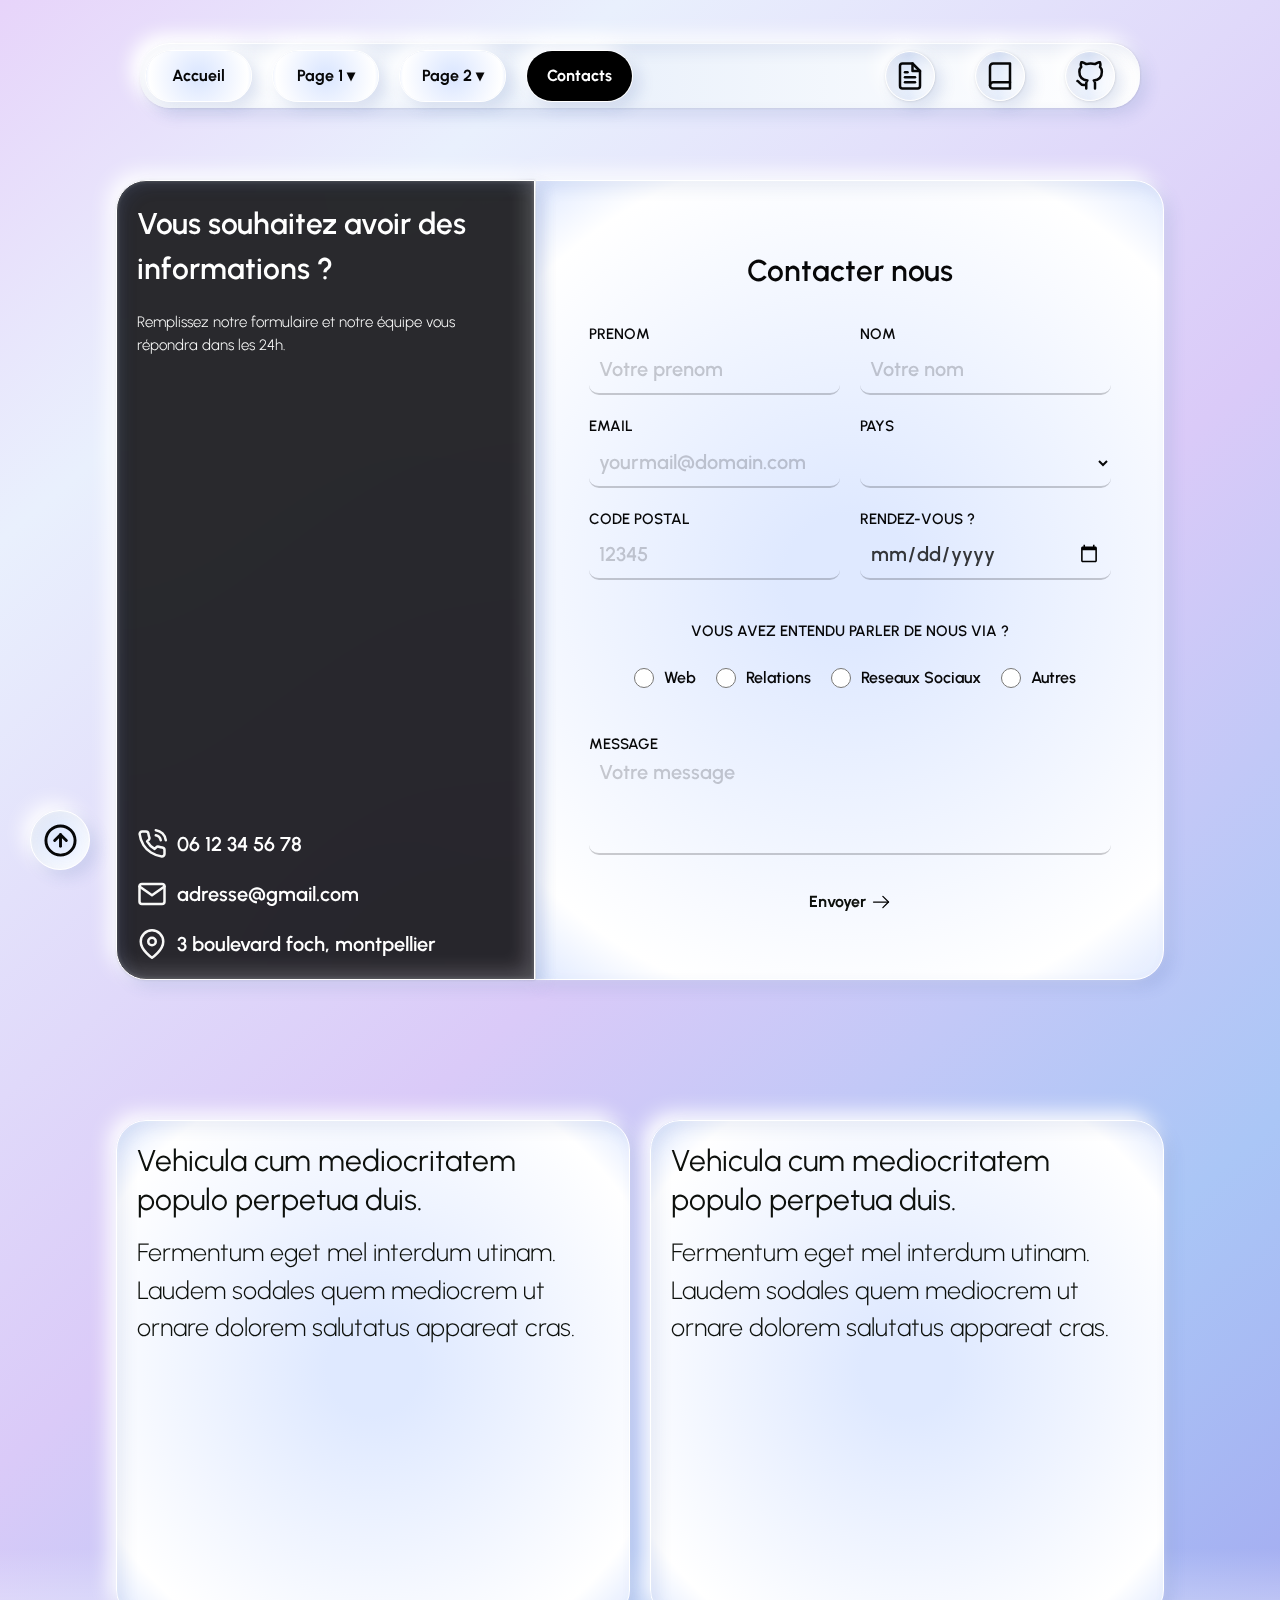
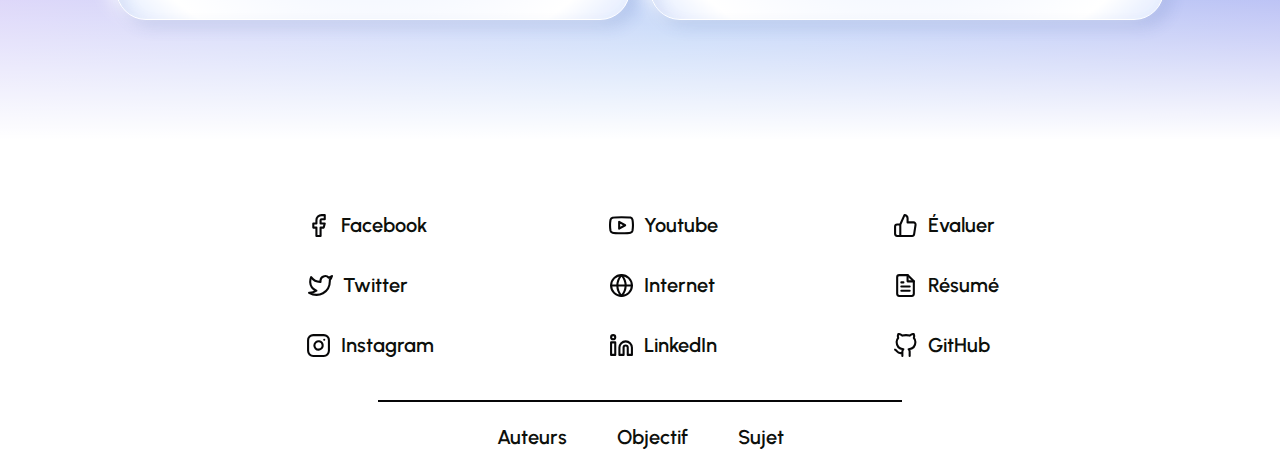
==== commit 53e66e4f: "Commit 8 contacts.css + reponsive" ====
--- a/contacts.html
+++ b/contacts.html
@@ -329,7 +329,7 @@
                         <div>
                             <p>CODE POSTAL</p>
                             <label for="cod_post"></label>
-                            <input type="text" id="cod_post" name="cod_post" placeholder="12345" pattern="[0-9]{4}1" tabindex="5" required>
+                            <input type="text" id="cod_post" name="cod_post" placeholder="12345" pattern="[0-9]{5}" tabindex="5" required>
                         </div>
                         <div>
                             <p>RENDEZ-VOUS ?</p>
--- a/assets/css/styles.css
+++ b/assets/css/styles.css
@@ -417,6 +417,20 @@
     max-width: 1280px;
     margin: 0 auto;
     padding: 20px 20px;
+    animation-duration: 1s;
+    animation-name: slidetop;
+}
+
+@keyframes slidetop {
+    from {
+        margin-top: 100%;
+        width: 100%;
+    }
+
+    to {
+        margin-top: 0;
+        width: 100%;
+    }
 }
 
 img {
--- a/assets/css/contacts.css
+++ b/assets/css/contacts.css
@@ -1,12 +1,10 @@
 
 .container{
-    animation-duration: 1.5s;
-    animation-name: slidetop;
     max-width: 85%;
 }
 
 .form-box{
-    padding-bottom: 150px;
+    padding-bottom: 100px;
     display: flex;
     flex-direction: column;
     height: 80%;
@@ -146,8 +144,6 @@
     inset -7px -7px 20px rgba(255, 255, 255, 0.1),
     0 0 4px rgba(255, 255, 255, 0.1) !important;
     transition: box-shadow .25s ease !important;
-    animation-duration: 1.5s;
-    animation-name: slidetop;
 }
 
 div.form{
@@ -307,7 +303,7 @@
 }
 
 #boxes-t2 {
-    padding: 100px 0 !important;
+    padding: 0 0 100px 0 !important;
     background: rgb(255, 255, 255);
     background: linear-gradient(0deg, rgba(255,255,255,1) 0%, rgba(255,255,255,0) 30%);
 }
@@ -343,18 +339,6 @@
     height: 20px;
 }
 
-@keyframes slidetop {
-    from {
-        margin-top: 100%;
-        width: 100%;
-    }
-
-    to {
-        margin-top: 0;
-        width: 100%;
-    }
-}
-
 @media (max-width: 768px) {
     .container {
         flex-direction: column;
@@ -365,6 +349,7 @@
         width: 100%;
         border-radius: 30px 30px 0 0;
         align-items: center;
+        height : 500px;
     }
     .form {
         width: 100%;
@@ -416,8 +401,6 @@
         display: flex;
         flex-direction: column;
         width: 100%;
-        animation-duration: 3s;
-        animation-name: slidetopbox;
     }
     h3 {
         font-size: min(14vw, 35px);
@@ -428,27 +411,4 @@
     div.box > p {
         font-size: min(10vw, 25px);
     }
-
-    @keyframes slidetop {
-        from {
-            margin-top: 100%;
-            width: 100%;
-        }
-
-        to {
-            margin-top: 0;
-            width: 100%;
-        }
-    }
-    @keyframes slidetopbox {
-        from {
-            margin-top: 100%;
-            width: 100%;
-        }
-
-        to {
-            margin-top: 0;
-            width: 100%;
-        }
-    }
-}
+}
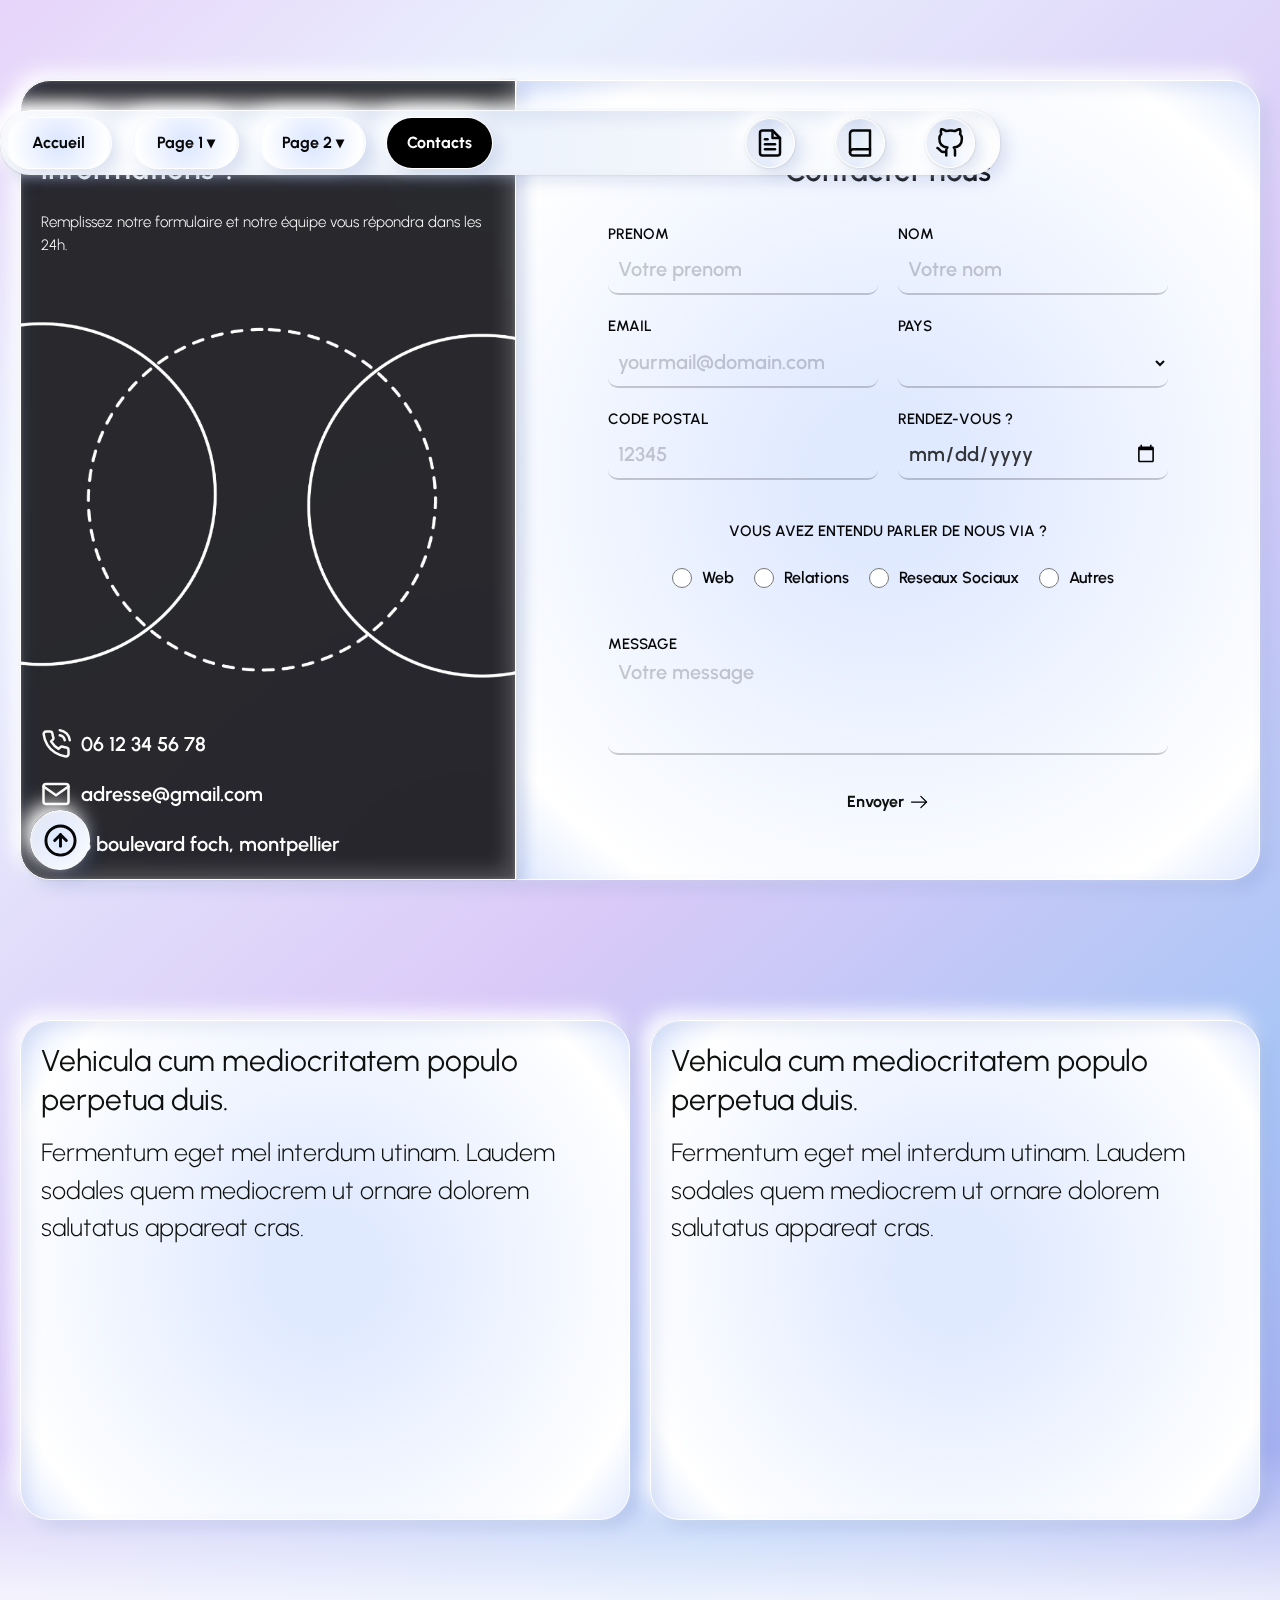
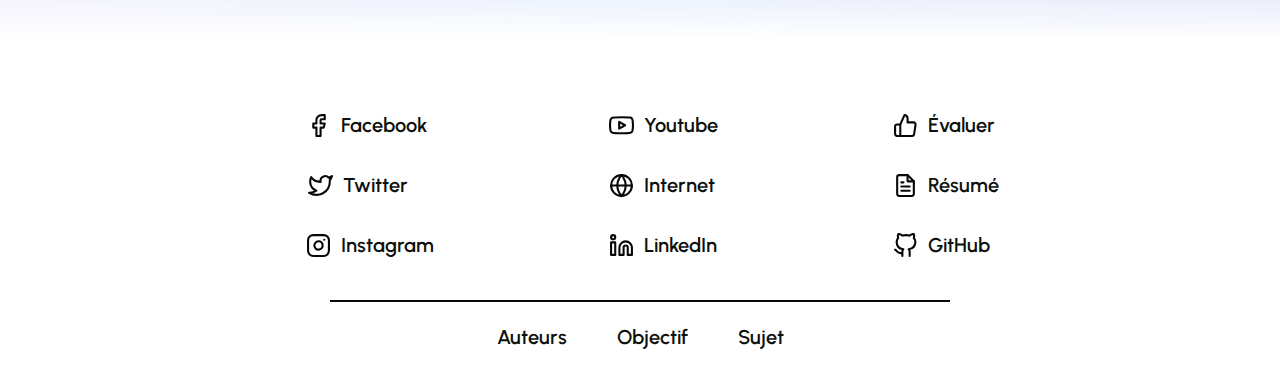
==== commit 50458eea: "Commit 8 contacts.css + reponsive" ====
--- a/contacts.html
+++ b/contacts.html
@@ -67,6 +67,9 @@
                 <div class="text">
                     <p>Vous souhaitez avoir des informations ?</p>
                     <p>Remplissez notre formulaire et notre équipe vous répondra dans les 24h. </p>
+                </div>
+                <div class="img">
+                    <img src="assets/images/img_contact.png" alt="contacts">
                 </div>
                 <div class="adresseIndicator">
                     <p><img class="logo" src="assets/images/phone-call.svg">06 12 34 56 78</p>
--- a/assets/css/styles.css
+++ b/assets/css/styles.css
@@ -19,7 +19,7 @@
 }
 
 /*TODO !------------------HEADER------------------!*/
-
+`
 header {
     position: relative;
     display: flex;
@@ -27,7 +27,7 @@
     justify-content: center;
     align-items: center;
     width: 100%;
-    height: 100px;
+    height: 1000px;
     top: 0;
     left: 0;
     font-size: 1rem;
@@ -417,13 +417,13 @@
     max-width: 1280px;
     margin: 0 auto;
     padding: 20px 20px;
-    animation-duration: 1s;
+    animation-duration: 1.5s;
     animation-name: slidetop;
 }
 
 @keyframes slidetop {
     from {
-        margin-top: 100%;
+        margin-top: 25%;
         width: 100%;
     }
 
--- a/assets/css/contacts.css
+++ b/assets/css/contacts.css
@@ -1,8 +1,3 @@
-
-.container{
-    max-width: 85%;
-}
-
 .form-box{
     padding-bottom: 100px;
     display: flex;
@@ -29,7 +24,8 @@
     justify-content: space-between;
     flex-direction: column;
     z-index: 4;
-    overflow-x: hidden;
+    overflow: hidden;
+    position: relative;
 }
 
 
@@ -51,6 +47,21 @@
     backdrop-filter: blur(100px);
 }
 
+.img {
+    display: flex;
+    flex-direction: column;
+    justify-content: space-around;
+    position: absolute;
+    width: 100%;
+    left: -6px;
+    scale: 2;
+    height: 100%;
+    z-index: 1;
+    background-size: cover;
+    background-position: center;
+    background-repeat: no-repeat;
+    filter: invert(100%);
+}
 
 
 .text {
@@ -93,7 +104,6 @@
     flex-direction: row;
     justify-content: left;
 }
-
 .adresseIndicator p {
     font-size: 20px;
     font-weight: 600;
@@ -339,7 +349,7 @@
     height: 20px;
 }
 
-@media (max-width: 768px) {
+@media (max-width: 1000px) {
     .container {
         flex-direction: column;
         height: 100%;
@@ -411,4 +421,7 @@
     div.box > p {
         font-size: min(10vw, 25px);
     }
-}
+    .img {
+        display: none;
+    }
+}
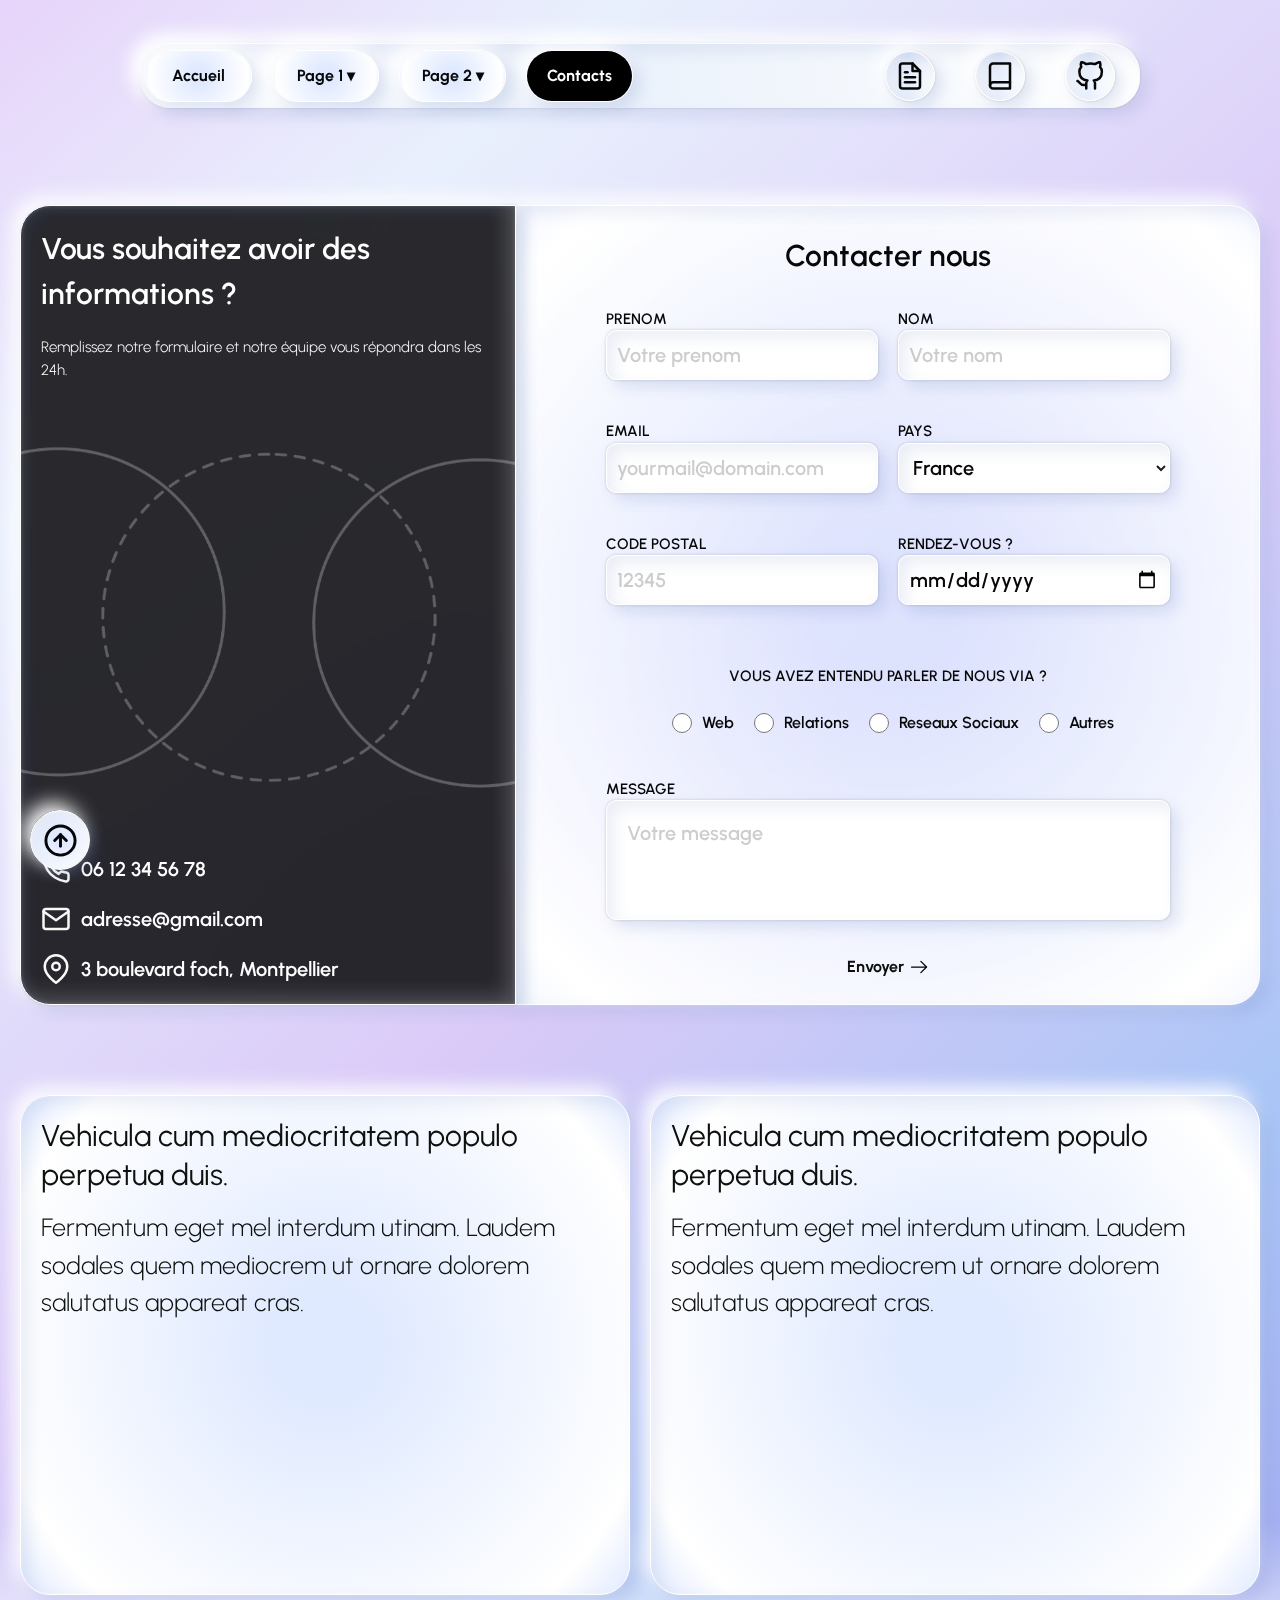
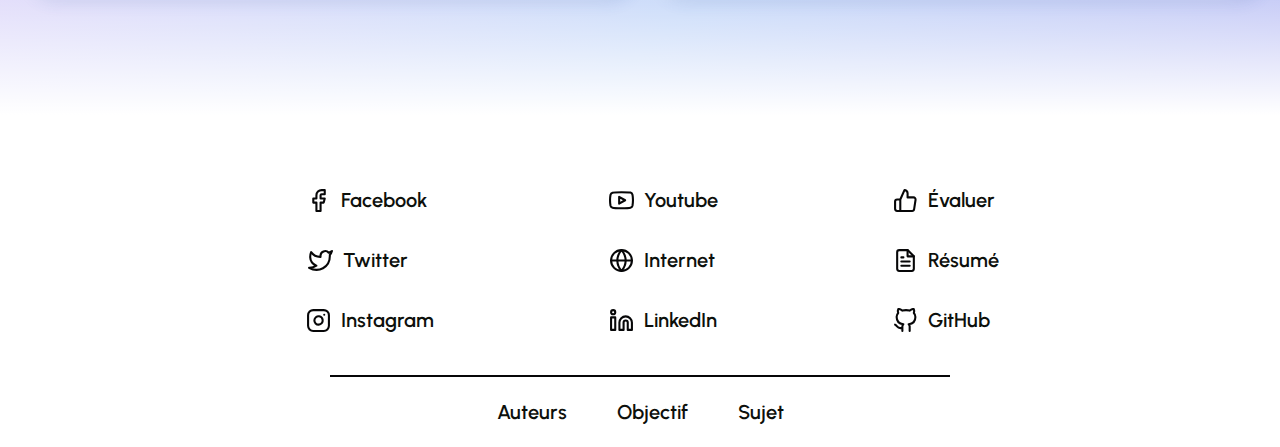
==== commit bad7cfe2: "Contact" ====
--- a/contacts.html
+++ b/contacts.html
@@ -66,15 +66,13 @@
             <div class="blurBox">
                 <div class="text">
                     <p>Vous souhaitez avoir des informations ?</p>
-                    <p>Remplissez notre formulaire et notre équipe vous répondra dans les 24h. </p>
-                </div>
-                <div class="img">
-                    <img src="assets/images/img_contact.png" alt="contacts">
-                </div>
+                    <p>Remplissez notre formulaire et notre équipe vous répondra dans les 24h.</p>
+                </div>
+                <img class="img" src="assets/images/img_contact.png" alt="contacts">
                 <div class="adresseIndicator">
                     <p><img class="logo" src="assets/images/phone-call.svg">06 12 34 56 78</p>
                     <p><img class="logo" src="assets/images/mail.svg">adresse@gmail.com</p>
-                    <p><img class="logo" src="assets/images/map-pin.svg">3 boulevard foch, montpellier</p>
+                    <p><img class="logo" src="assets/images/map-pin.svg">3 boulevard foch, Montpellier</p>
                 </div>
             </div>
             <div class="form">
@@ -84,12 +82,12 @@
                         <div>
                             <p>PRENOM</p>
                             <label for="prenom"></label>
-                            <input type="text" id="prenom" name="prenom" placeholder="Votre prenom" tabindex="1" required>
+                            <input maxlength="30" minlength="2" type="text" id="prenom" name="prenom" placeholder="Votre prenom" tabindex="1" required>
                         </div>
                         <div>
                             <p>NOM</p>
                             <label for="nom"></label>
-                            <input type="text" id="nom" name="nom" placeholder="Votre nom" tabindex="2" required>
+                            <input maxlength="30" minlength="2" type="text" id="nom" name="nom" placeholder="Votre nom" tabindex="2" required>
                         </div>
                     </div>
                     <div class="haut">
@@ -102,7 +100,7 @@
                         <div>
                             <p>PAYS</p>
                             <label for="pays"></label>
-                            <select tabindex="4" name="pays" id="pays">
+                            <select tabindex="4" name="pays"  id="pays">
                                 <option value="France" selected="selected"> </option>
                                 <option value="France">France </option>
                                 <option value="Afghanistan">Afghanistan </option>
@@ -171,7 +169,7 @@
                                 <option value="Feroe">Feroe </option>
                                 <option value="Fidji">Fidji </option>
                                 <option value="Finlande">Finlande </option>
-                                <option value="France">France </option>
+                                <option  class="noneOption" value="France" disabled selected hidden>France </option>
                                 <option value="Gabon">Gabon </option>
                                 <option value="Gambie">Gambie </option>
                                 <option value="Georgie">Georgie </option>
@@ -332,7 +330,7 @@
                         <div>
                             <p>CODE POSTAL</p>
                             <label for="cod_post"></label>
-                            <input type="text" id="cod_post" name="cod_post" placeholder="12345" pattern="[0-9]{5}" tabindex="5" required>
+                            <input maxlength="10" type="text" id="cod_post" name="cod_post" placeholder="12345" pattern="[0-9]{5}" tabindex="5" required>
                         </div>
                         <div>
                             <p>RENDEZ-VOUS ?</p>
@@ -365,7 +363,7 @@
                         <div>
                             <p>MESSAGE</p>
                             <label for="message"></label>
-                            <textarea id="message" name="message" placeholder="Votre message" tabindex="8" required></textarea>
+                            <textarea maxlength="250" id="message" name="message" placeholder="Votre message" tabindex="8" required></textarea>
                         </div>
                         <div id="submit">
                             <button name="submit" type="submit" id="contact-submit" data-submit="...Sending">Envoyer<img id="arrow_submit" src="assets/images/arrow_submit.svg"></button>
--- a/assets/css/styles.css
+++ b/assets/css/styles.css
@@ -19,7 +19,7 @@
 }
 
 /*TODO !------------------HEADER------------------!*/
-`
+
 header {
     position: relative;
     display: flex;
@@ -27,7 +27,7 @@
     justify-content: center;
     align-items: center;
     width: 100%;
-    height: 1000px;
+    height: 100px;
     top: 0;
     left: 0;
     font-size: 1rem;
@@ -640,7 +640,7 @@
     }
 }
 
-@media screen and (min-width: 768px) {
+@media screen and (min-width: 769px) {
     .hamburger-menu {
         display: none;
     }
--- a/assets/css/contacts.css
+++ b/assets/css/contacts.css
@@ -1,5 +1,6 @@
 .form-box{
-    padding-bottom: 100px;
+    padding-top: 25px;
+    padding-bottom: 50px;
     display: flex;
     flex-direction: column;
     height: 80%;
@@ -34,8 +35,8 @@
     width: 60%;
     padding: 20px;
     border-radius: 0 30px 30px 0;
-    background: rgb(255, 255, 255);
-    background: radial-gradient(circle, rgb(223, 233, 255) 13%, rgba(255, 255, 255, 1) 85%, rgb(223, 233, 255) 100%);
+    /*background: rgba(255, 255, 255, 0.75);*/
+    background: radial-gradient(circle, rgba(223, 233, 255, 0.75) 13%, rgba(255, 255, 255, 1) 90%, rgb(223, 233, 255) 120%);
     border: 1px solid rgba(255, 255, 255, 1);
     box-shadow: 7px 7px 15px rgba(55, 84, 170, .15),
     -7px -7px 20px rgba(255, 255, 255, 1),
@@ -45,24 +46,28 @@
     0 0 4px rgba(255, 255, 255, 0.1) !important;
     transition: box-shadow .25s ease !important;
     backdrop-filter: blur(100px);
-}
+
+    display: flex;
+    flex-direction: column;
+    gap: 30px;
+    align-items: center;
+    justify-content: center;
+    /*padding: 0 5% 0 5%;*/
+    flex-grow: 2 ;
+    flex-shrink: 1;
+}
+
 
 .img {
     display: flex;
     flex-direction: column;
-    justify-content: space-around;
-    position: absolute;
+    scale: 2;
+    filter: invert(100%);
     width: 100%;
-    left: -6px;
-    scale: 2;
     height: 100%;
-    z-index: 1;
-    background-size: cover;
-    background-position: center;
-    background-repeat: no-repeat;
-    filter: invert(100%);
-}
-
+    object-fit: cover;
+    opacity: 0.25;
+}
 
 .text {
     display: flex;
@@ -128,12 +133,11 @@
 }
 
 .boxes .container {
-    display: flex;
-    flex-direction: column;
-    gap: 40px;
-    justify-content: center;
-    align-items: center;
-    /*width: 100%;*/
+    /*display: flex;*/
+    /*flex-direction: column;*/
+    /*gap: 40px;*/
+    /*justify-content: center;*/
+    /*align-items: center;*/
 }
 
 .box {
@@ -156,16 +160,7 @@
     transition: box-shadow .25s ease !important;
 }
 
-div.form{
-    display: flex;
-    flex-direction: column;
-    gap: 30px;
-    align-items: center;
-    justify-content: center;
-    padding: 0 5% 0 5%;
-    flex-grow: 2 ;
-    flex-shrink: 1;
-}
+
 
 .form > p:nth-child(1) {
     color: #070708;
@@ -173,20 +168,10 @@
     font-weight: 600;
 }
 
-/*#cercle {*/
-/*    filter: invert(100%);*/
-/*    opacity: 50%;*/
-/*    scale: 1.5;*/
-/*    z-index: 1;*/
-/*    flex-shrink: 1;*/
-/*    flex-grow: 1;*/
-/*    flex-direction: column;*/
-/*}*/
-
 form {
     display: flex;
     flex-direction: column;
-    gap: 20px;
+    gap: 40px;
 }
 
 .radio {
@@ -197,7 +182,7 @@
     gap: 10px;
 }
 
-div.radio > div {
+.radio > div {
     display: flex;
     flex-direction: row;
     align-items: center;
@@ -213,7 +198,7 @@
     padding-top: 20px ;
 }
 
-div.radio > div > p {
+.radio > div > p {
     color: #070708;
     font-size: 16px;
     font-weight: 600;
@@ -234,7 +219,7 @@
 }
 
 .date{
-    color: rgba(7, 7, 8, 0.8);
+    color: #070708;
 }
 
 div > input, textarea, select {
@@ -259,7 +244,7 @@
     flex-shrink: 1;
 }
 
-div.haut {
+.haut {
     display: flex;
     flex-direction: row;
     gap: 20px;
@@ -267,7 +252,7 @@
     flex-shrink: 1;
 }
 
-div.bas {
+.bas {
     display: flex;
     flex-direction: column;
     gap: 30px;
@@ -275,7 +260,7 @@
     flex-shrink: 1;
 }
 
-div.submit {
+.submit {
     display: flex;
     flex-direction: row;
     gap: 20px;
@@ -283,33 +268,52 @@
     transition: transform 0.25s ease ;
 }
 
-div.submit:hover {
+#submit {
+    padding-top: 30px;
+}
+
+.submit:hover {
     transform: scale(1.5) translateX(10px);
 }
 
+#submit button {
+    cursor: pointer;
+
+}
+
 form > div > div > input, textarea, select{
-    border: none;
-    padding: 5px 10px;
-    border-bottom: 2px solid rgba(7, 7, 8, 0.2);
-    background: rgba(255, 255, 255, 0);
+    /*border: none;*/
+    /*padding: 5px 10px;*/
+    /*border-bottom: 2px solid rgba(7, 7, 8, 0.2);*/
+    background: rgba(255, 255, 255, 1);
     resize: none;
-    flex-grow: 2;
-    flex-shrink: 1;
-}
+    /*flex-grow: 2;*/
+    /*flex-shrink: 1;*/
+    box-shadow: 7px 7px 15px rgb(55 84 170 / 15%), -7px -7px 20px rgba(255, 255, 255, 0), inset 0 0 4px rgb(255 255 255 / 20%), inset 7px 7px 15px rgb(55 84 170 / 10%), inset -7px -7px 20px rgb(255 255 255 / 20%), 0 0 4px rgb(255 255 255 / 10%), 0 0 3px rgb(0 0 0 / 20%) !important;
+    transition: box-shadow, background, .25s ease !important;
+    /*background: linear-gradient(90deg, rgba(255, 255, 255, 0.25) 0%, rgba(170, 198, 246, 0.25) 46%, rgba(255, 255, 255, 0.25) 100%);*/
+    border: 1px solid rgba(255, 255, 255, 1);
+}
+
 
 form > div > div > input::placeholder, textarea::placeholder, select::placeholder{
     color: rgba(7, 7, 8, 0.2);
 }
 
 textarea {
-    height: 100px;
+    height: 100%;
+    resize: none;
+    padding: 20px;
 }
 
 form > div > div > input:hover, textarea:hover {
-    border: none;
-    padding: 5px 10px;
-    border-bottom: 2px solid rgba(7, 7, 8, 0.8);
-    background: rgba(255, 255, 255, 0);
+    /*border: none;*/
+    box-shadow: 3px 4px 6px 1px rgb(7 15 25 / 15%), -2px -2px 4px 2px rgb(255 255 255) !important;
+    border: 1px solid rgba(255, 255, 255, 1);
+
+    /*padding: 5px 10px;*/
+    /*border-bottom: 2px solid rgba(7, 7, 8, 0.8);*/
+    /*background: rgba(255, 255, 255, 0);*/
 }
 
 #boxes-t2 {
@@ -358,8 +362,8 @@
     .blurBox {
         width: 100%;
         border-radius: 30px 30px 0 0;
-        align-items: center;
-        height : 500px;
+        align-items: flex-start;
+        height : 400px;
     }
     .form {
         width: 100%;
@@ -374,7 +378,7 @@
         font-size: 15px;
     }
     .adresseIndicator{
-        align-items: center;
+        /*align-items: center;*/
     }
     .text{
         align-items: center;
@@ -392,7 +396,7 @@
         flex-direction: column;
         gap: 40px;
         width: 100%;
-        padding: 60px 0!important;
+        /*padding: 60px 0!important;*/
     }
 
     .boxes-section{
@@ -424,4 +428,21 @@
     .img {
         display: none;
     }
-}
+
+    .box p {
+        font-size: min(10vw, 20px) !important;
+    }
+    .box h3 {
+        font-size: min(10vw, 30px) !important;
+    }
+
+    /*.haut > div {*/
+    /*    display: flex;*/
+    /*}*/
+
+    /*div > input, textarea, select {*/
+    /*    display: flex;*/
+    /*    */
+    /*    width: 100%;*/
+    /*}*/
+}
